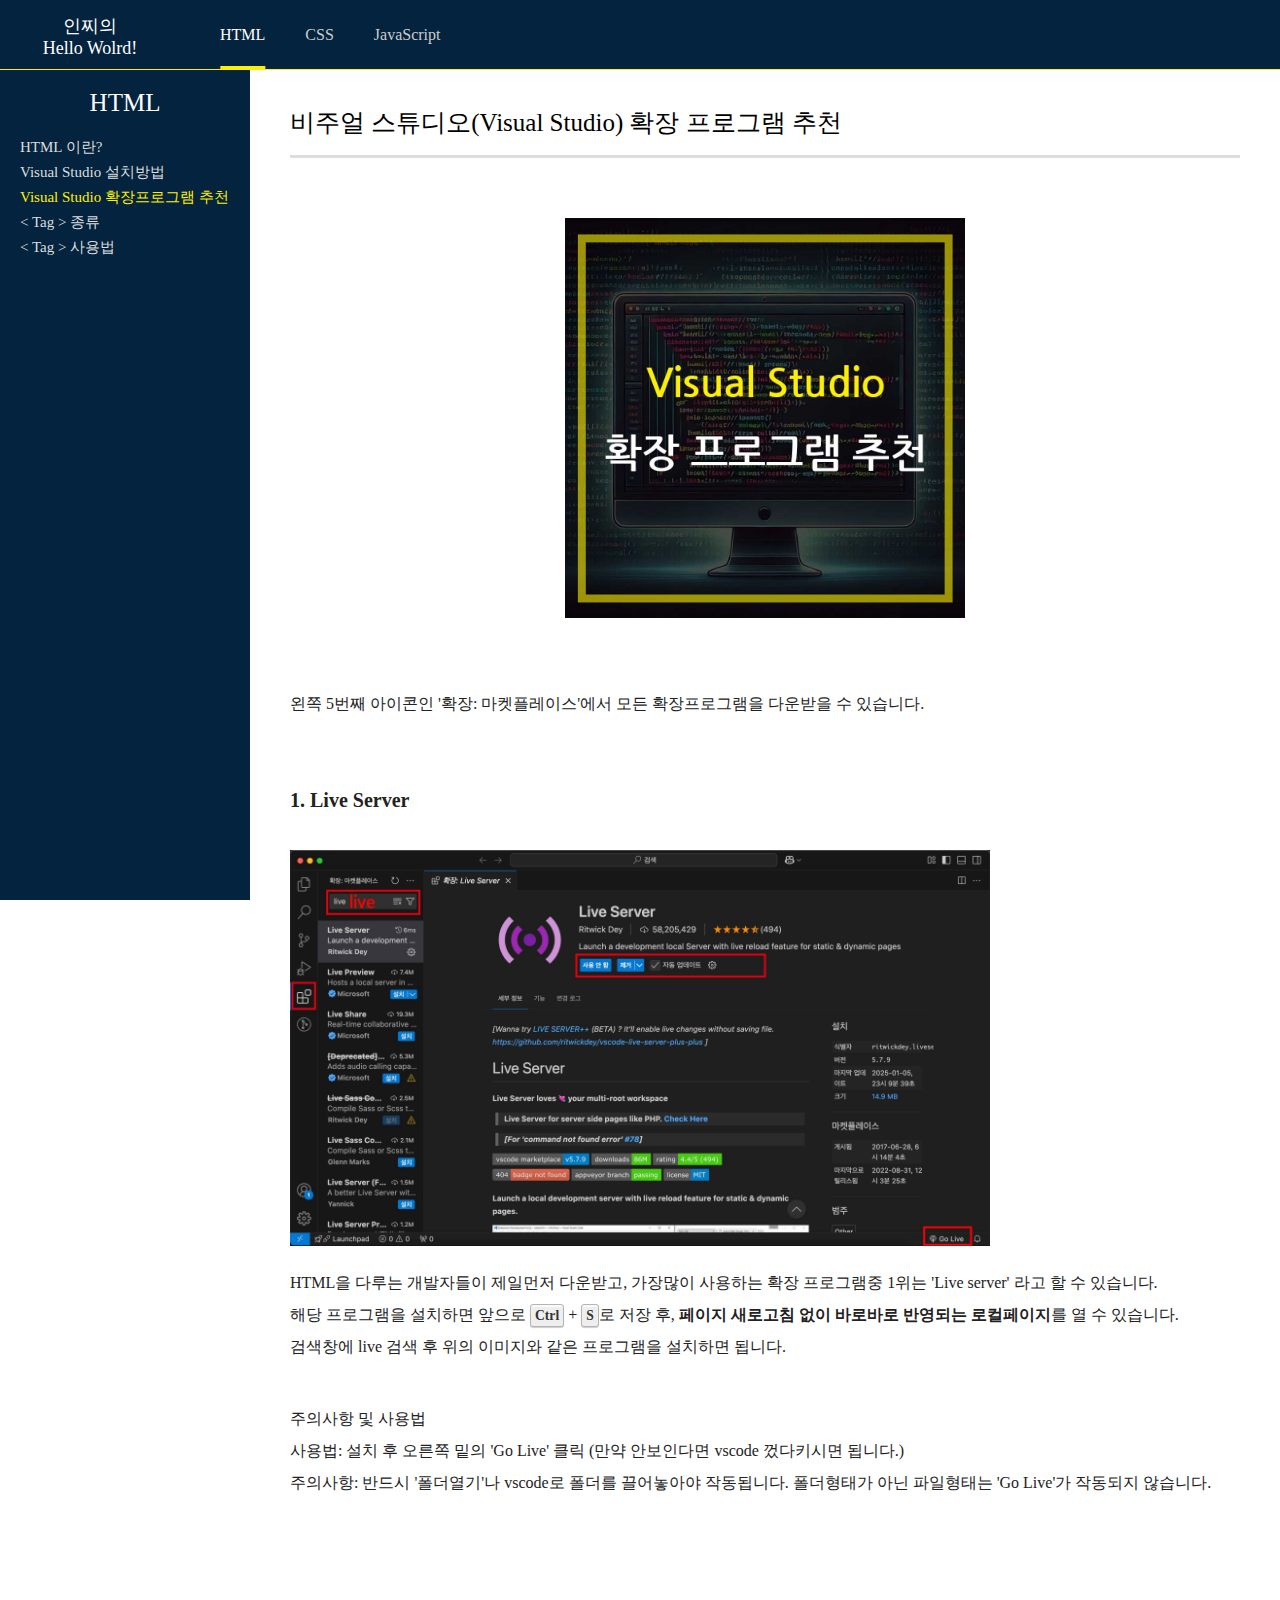
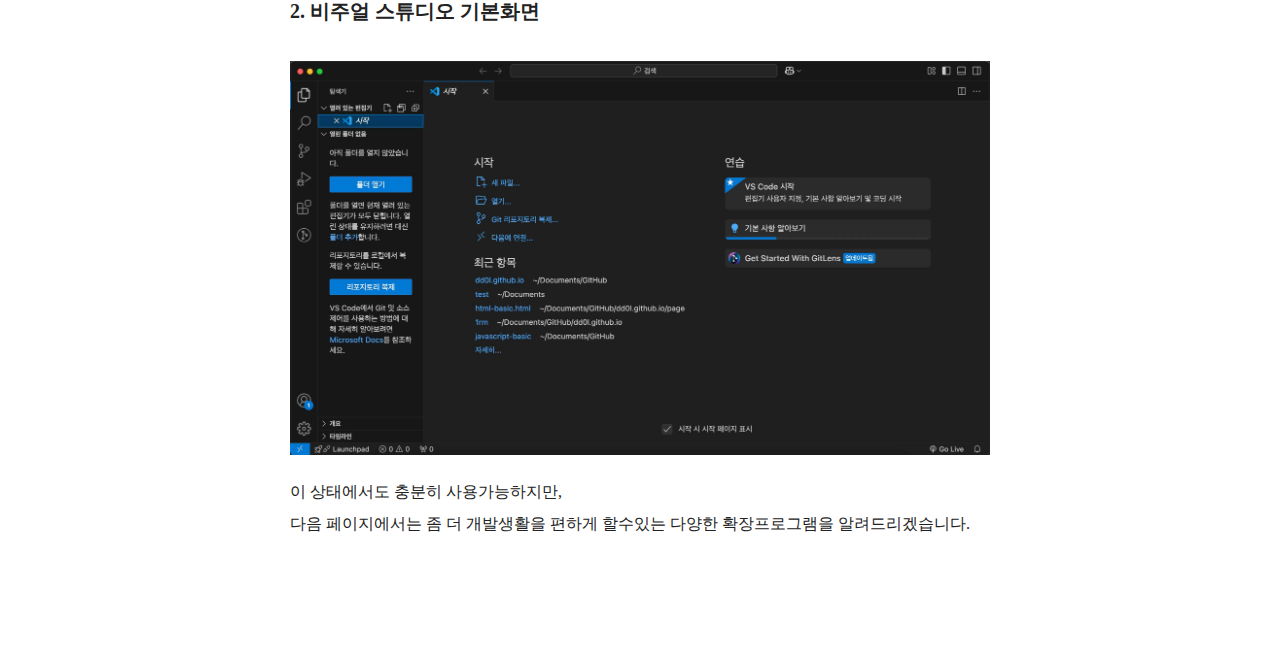
==== page/html-basic/vscode-extends.html @ ad70d1e1 "블로그 포스팅" ====
<!DOCTYPE html>
<html lang="ko">
    <head>
        <meta charset="UTF-8">
        <meta name="viewport" content="width=device-width, initial-scale=1.0">
        <title>비주얼 스튜디오(Visual Studio) 확장 프로그램 추천</title>
        <link rel="stylesheet" href="https://dd0l.github.io/common/reset.css">
        <link rel="stylesheet" href="https://dd0l.github.io/common/page-common.css">
        <script src="html-common.js" defer></script>
</head>
<body>
    <main>
        <h1 class="title">비주얼 스튜디오(Visual Studio) 확장 프로그램 추천</h1>
        
        <section class="container">
            <img class="title-img" src="img/vscode-extends/title.jpg" alt="">

            <p>왼쪽 5번째 아이콘인 '확장: 마켓플레이스'에서 모든 확장프로그램을 다운받을 수 있습니다.</p>
            <h2 class="c-tit1">1. Live Server</h2>
            <img class="c-img" src="img/vscode-extends/1.jpg" alt="">

            <p>HTML을 다루는 개발자들이 제일먼저 다운받고, 가장많이 사용하는 확장 프로그램중 1위는 'Live server' 라고 할 수 있습니다.<br>
            해당 프로그램을 설치하면 앞으로 <kbd>Ctrl</kbd> + <kbd>S</kbd>로 저장 후, <b>페이지 새로고침 없이 바로바로 반영되는 로컬페이지</b>를 열 수 있습니다.<br>
            검색창에 live 검색 후 위의 이미지와 같은 프로그램을 설치하면 됩니다.</p>

            <p>주의사항 및 사용법<br>
            사용법: 설치 후 오른쪽 밑의 'Go Live' 클릭 (만약 안보인다면 vscode 껐다키시면 됩니다.) <br>
            주의사항: 반드시 '폴더열기'나 vscode로 폴더를 끌어놓아야 작동됩니다. 폴더형태가 아닌 파일형태는 'Go Live'가 작동되지 않습니다.
            </p>
            <img class="c-img" src="https://raw.githubusercontent.com/ritwickdey/vscode-live-server/428e01caf02bfa7ee75741df0f02fc9d2b5b0999/images/Screenshot/vscode-live-server-animated-demo.gif" alt="">



            <h2 class="c-tit1">2. 비주얼 스튜디오 기본화면</h2>
            <img class="c-img" src="img/vscode-install/2.jpg" alt="">

            <p>이 상태에서도 충분히 사용가능하지만, <br>
                다음 페이지에서는 좀 더 개발생활을 편하게 할수있는 다양한 확장프로그램을 알려드리겠습니다.</p>

            

        </section>
    </main>


</body>
</html>
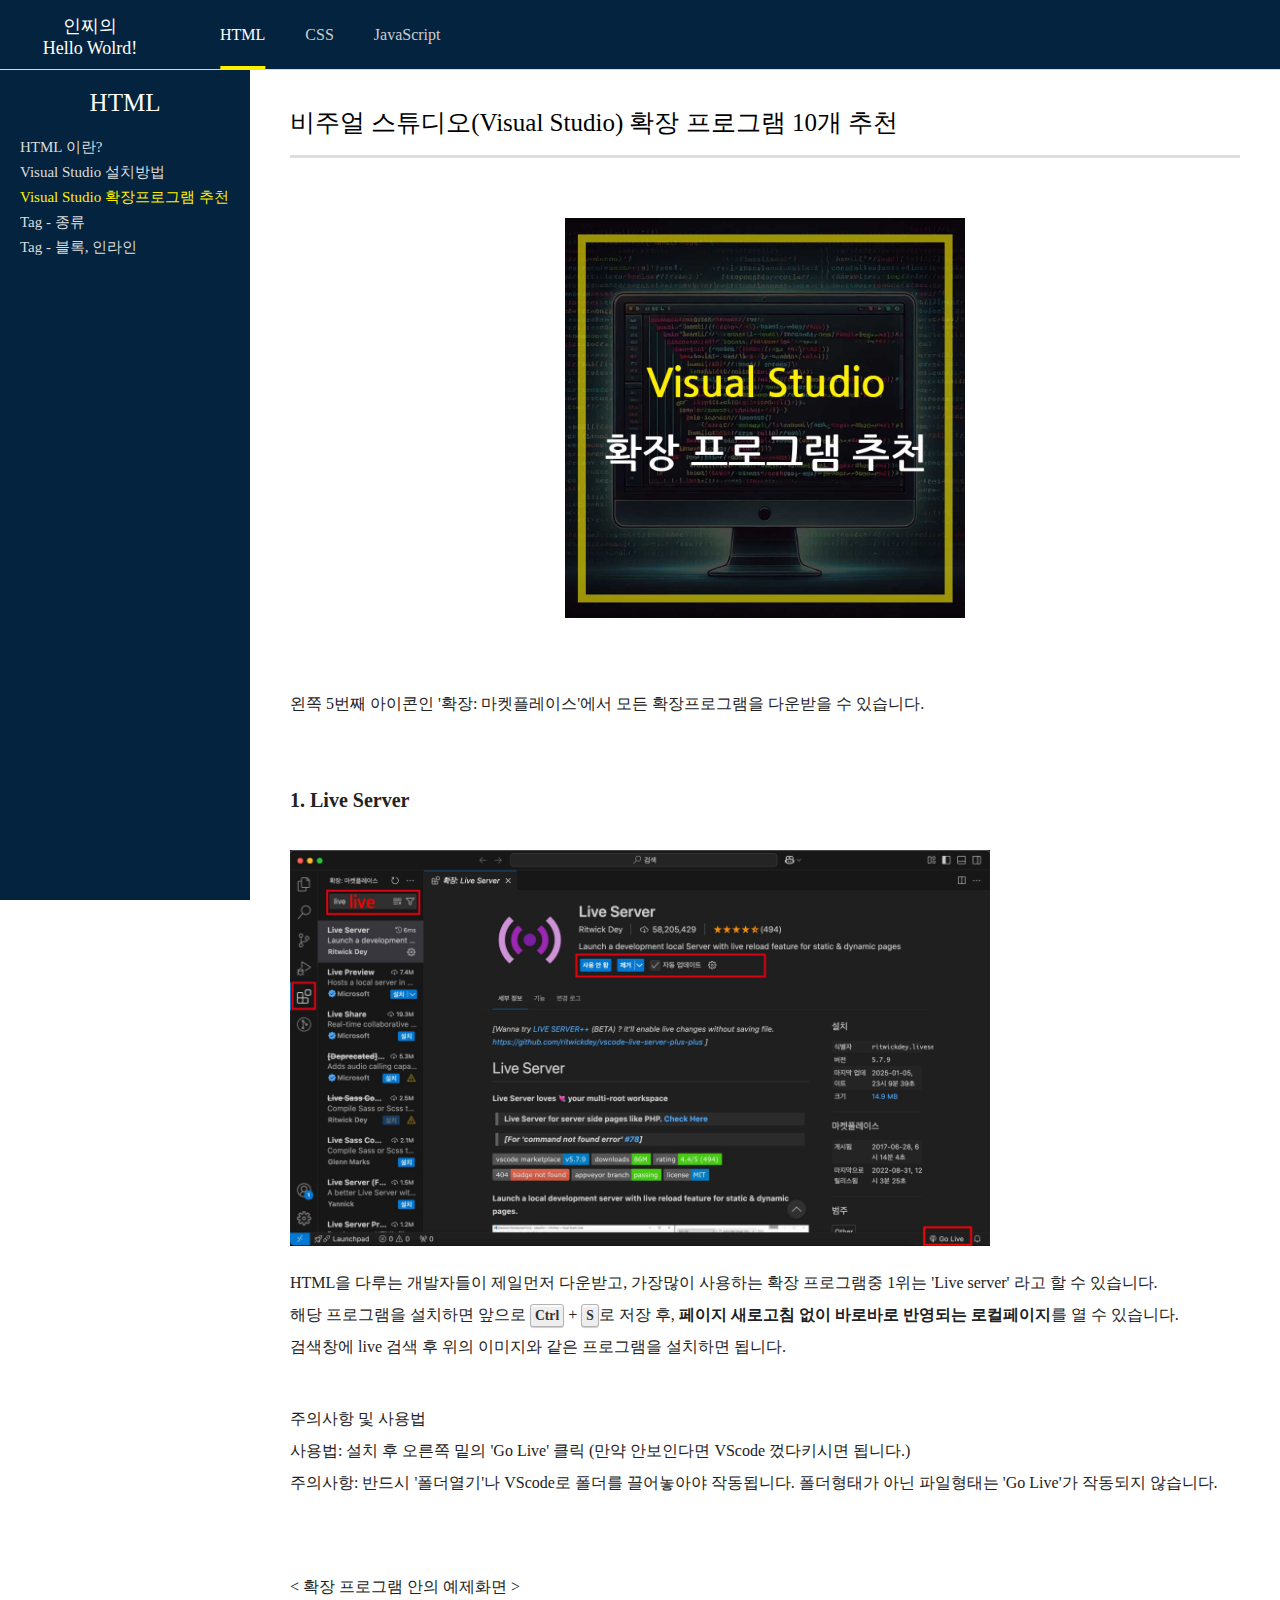
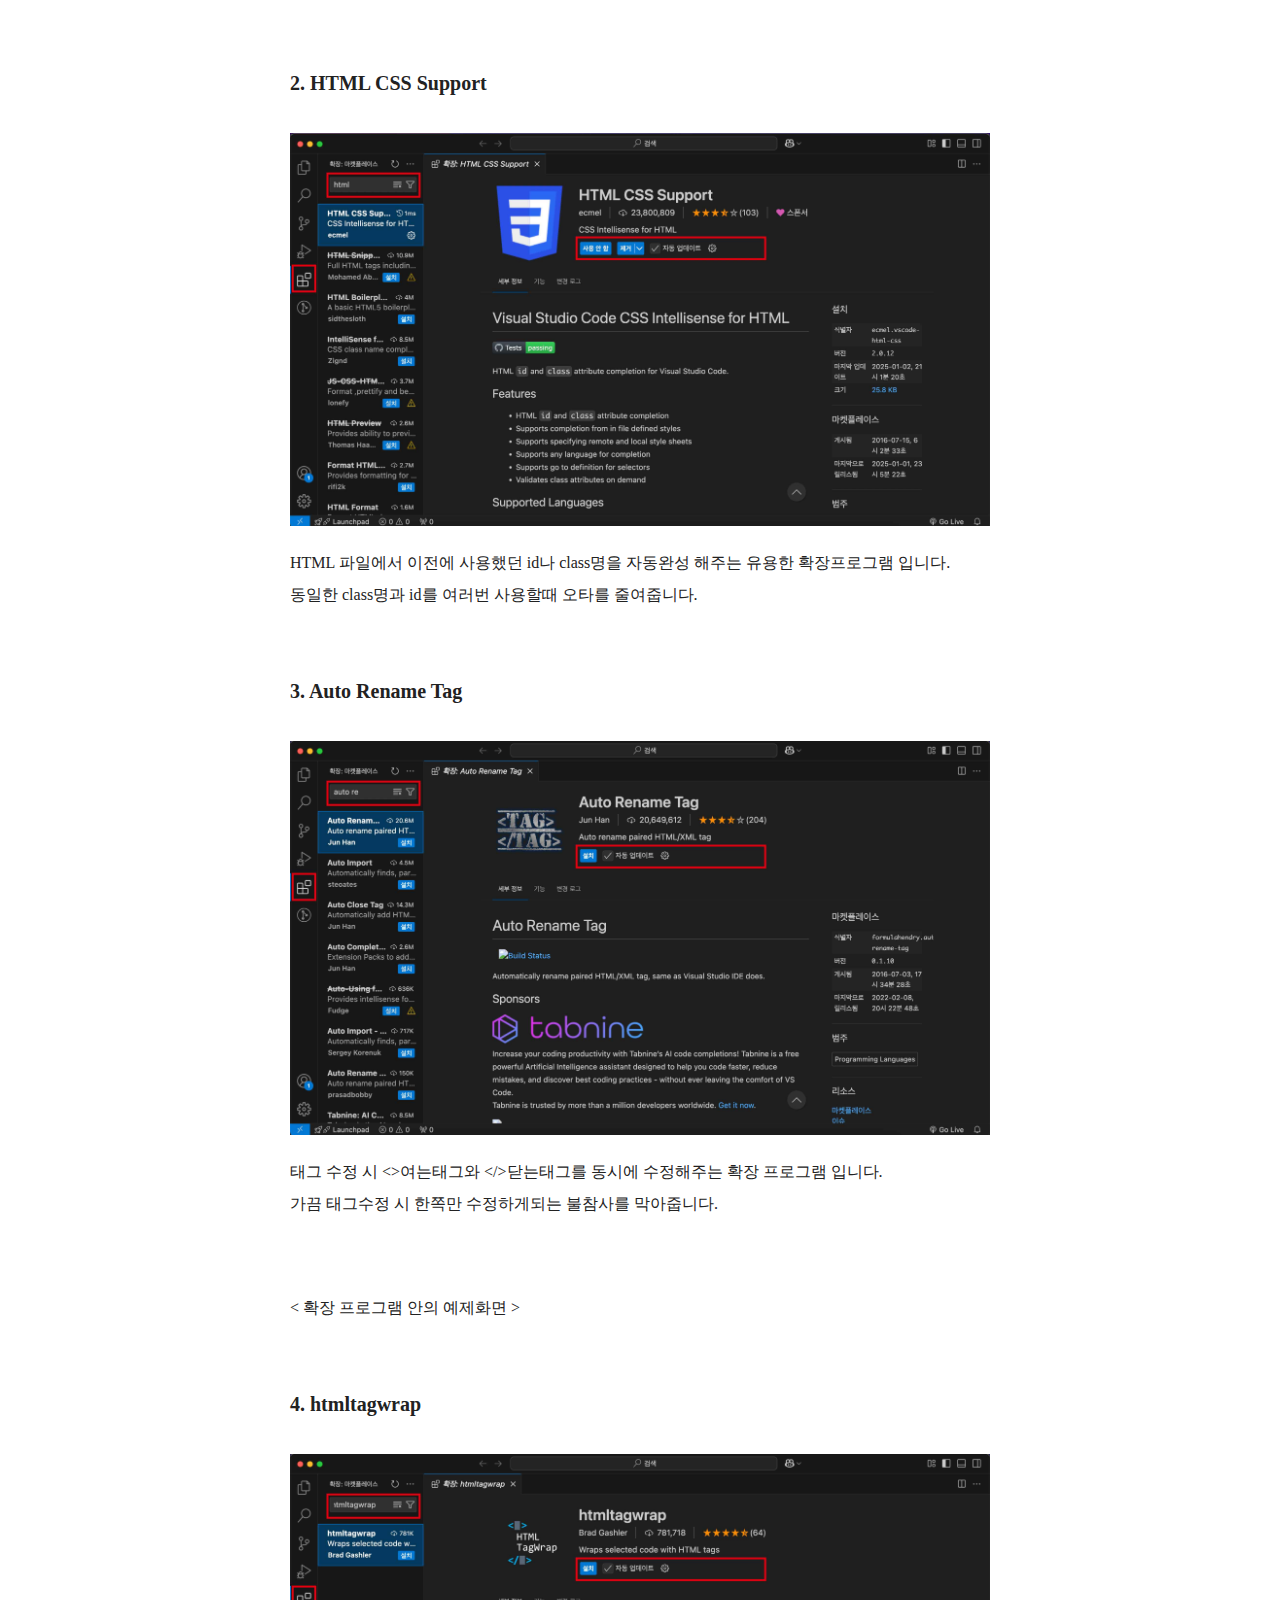
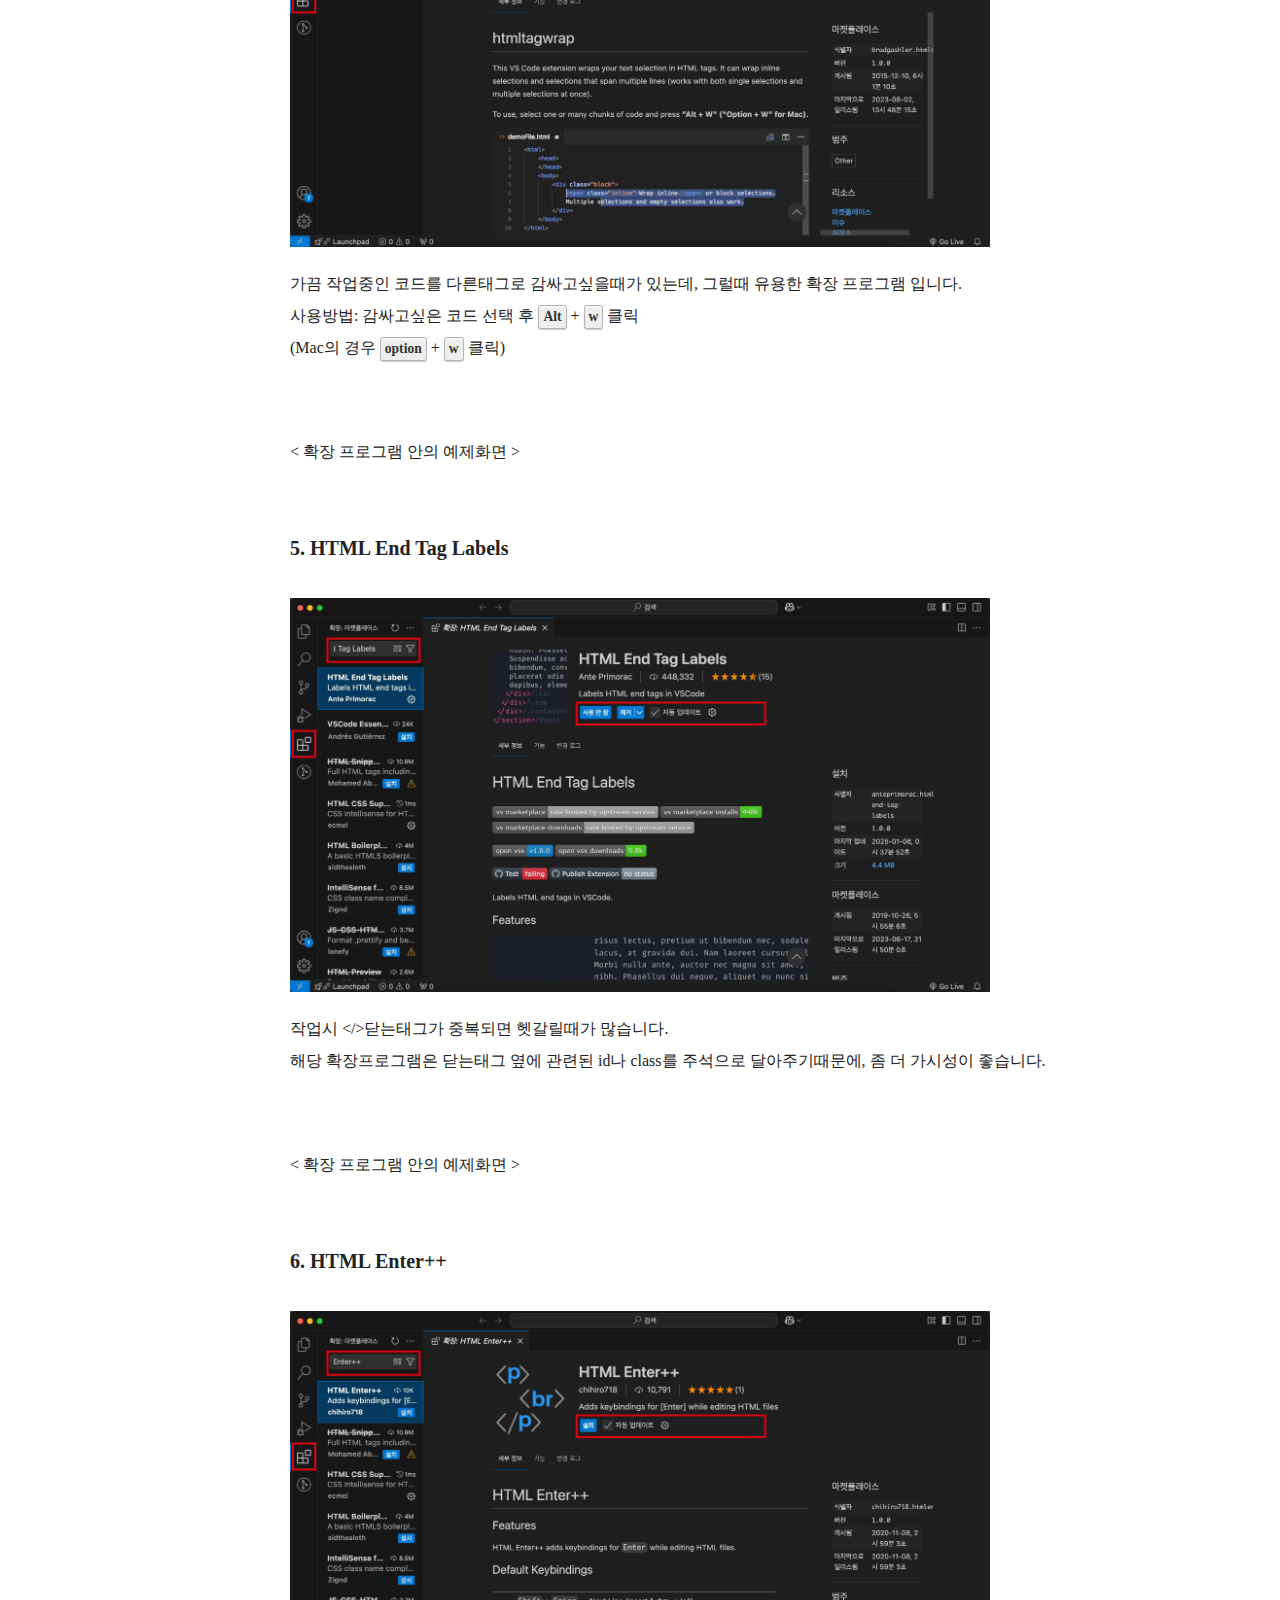
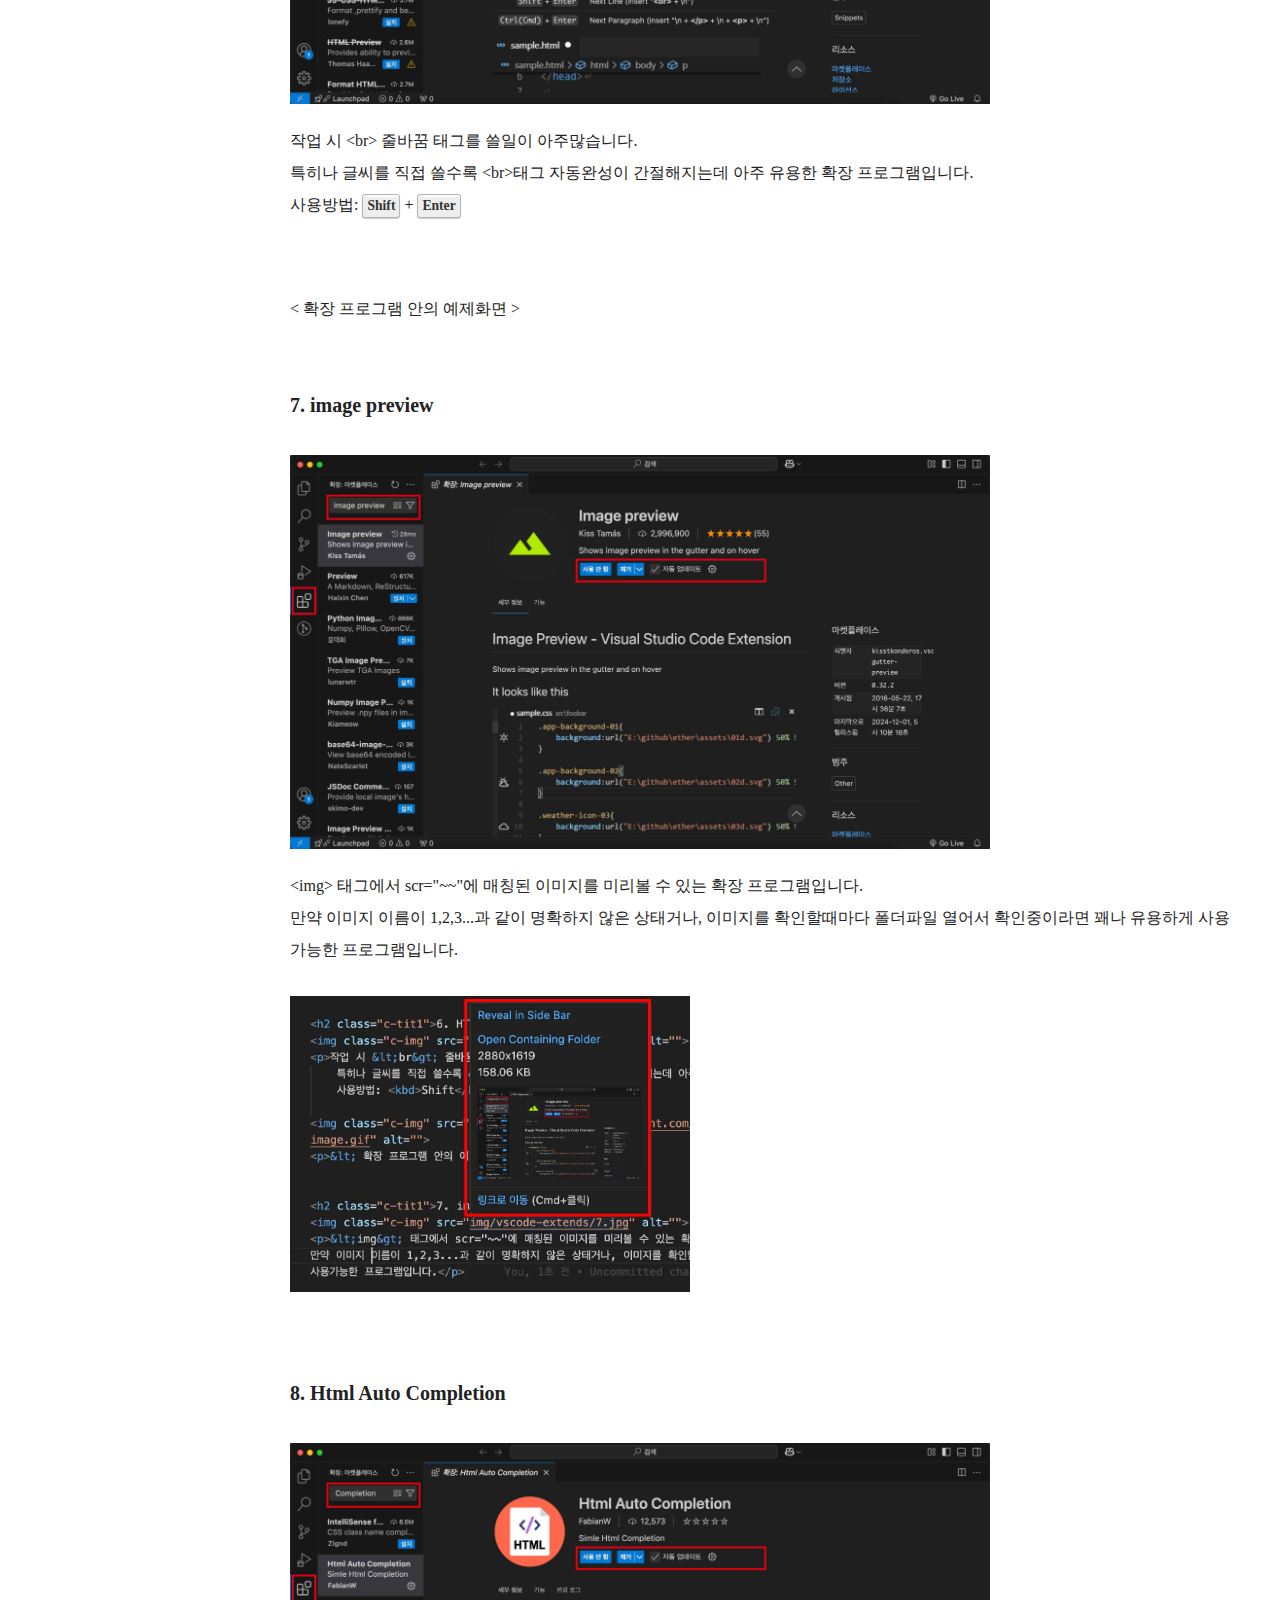
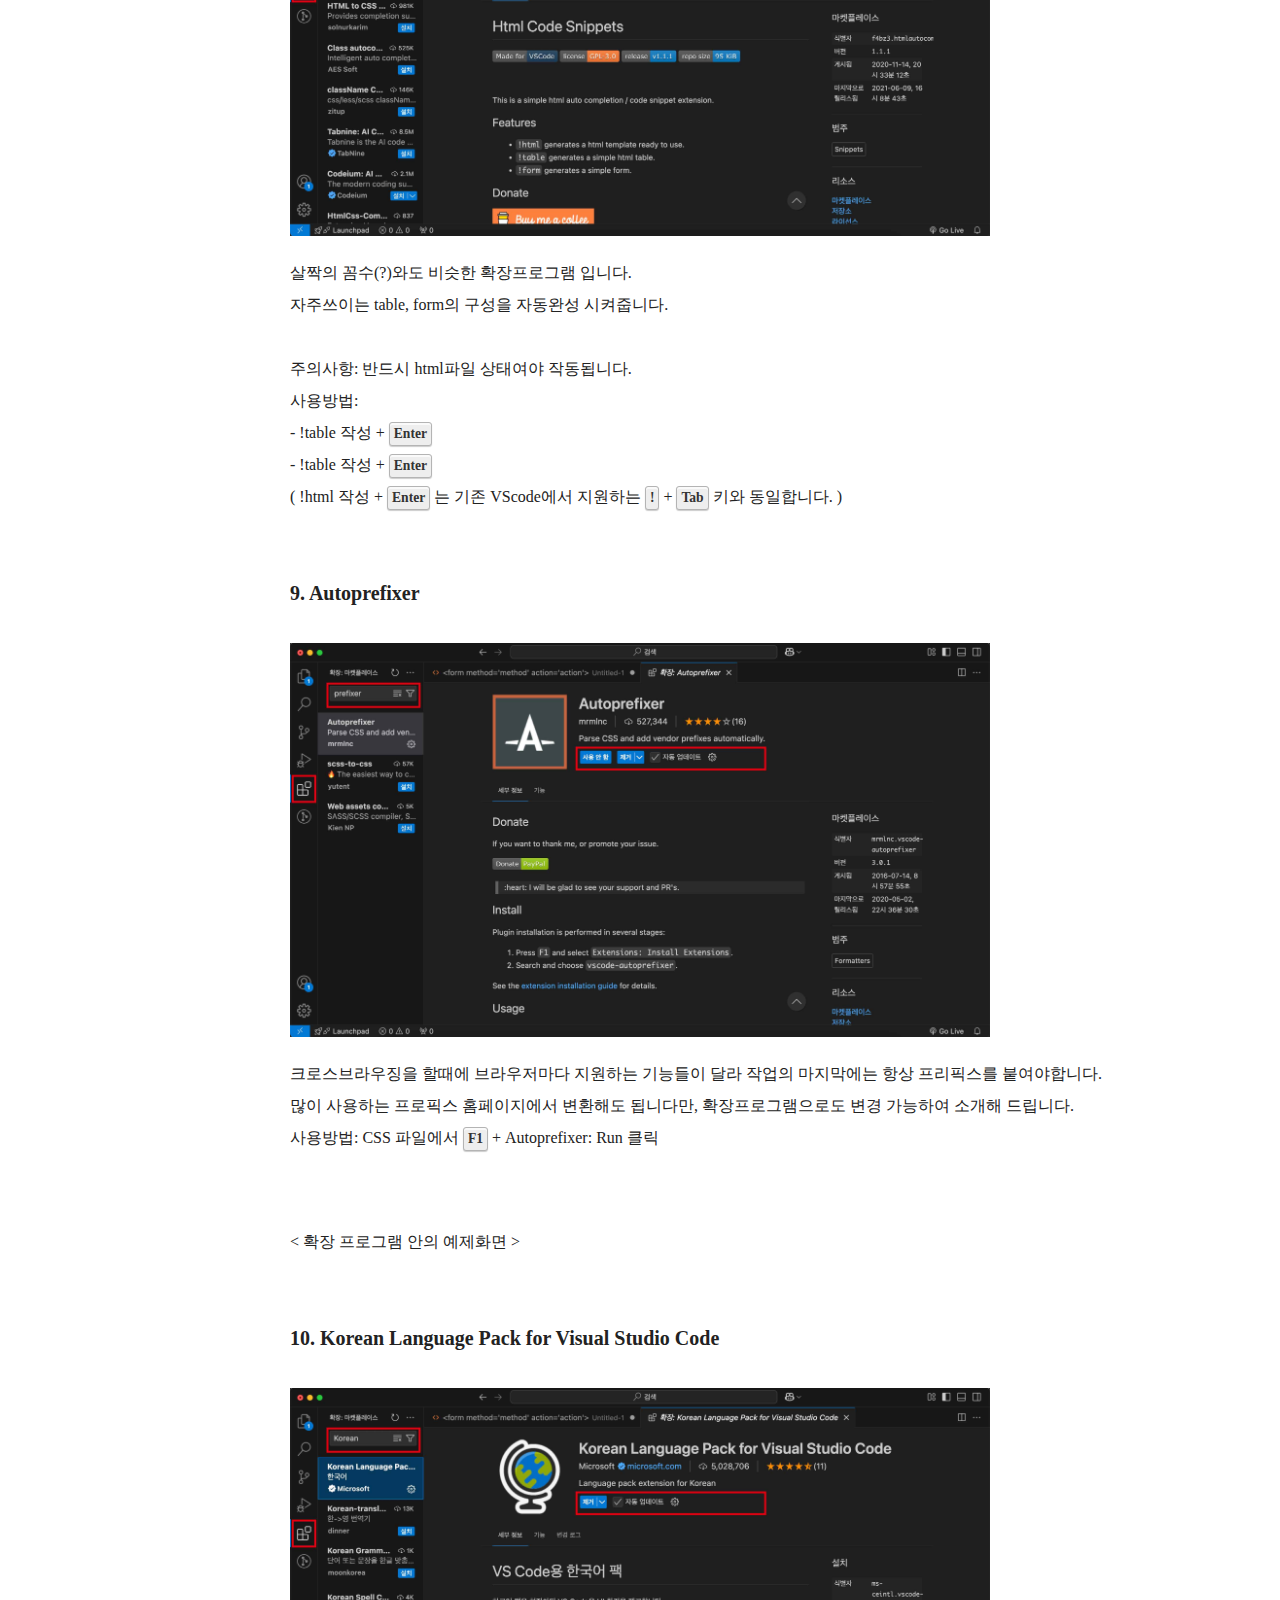
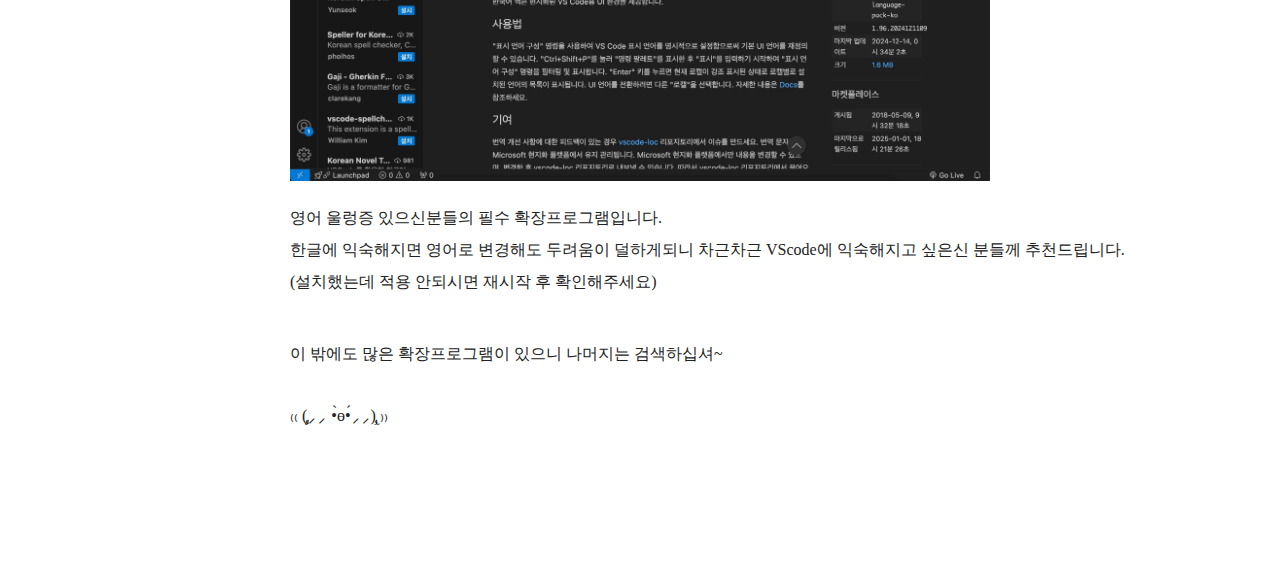
==== commit d4ebf64a: "html - vscode 확장프로그램 10개 추천" ====
--- a/page/html-basic/vscode-extends.html
+++ b/page/html-basic/vscode-extends.html
@@ -3,14 +3,14 @@
     <head>
         <meta charset="UTF-8">
         <meta name="viewport" content="width=device-width, initial-scale=1.0">
-        <title>비주얼 스튜디오(Visual Studio) 확장 프로그램 추천</title>
+        <title>비주얼 스튜디오(Visual Studio) 확장 프로그램 10개 추천</title>
         <link rel="stylesheet" href="https://dd0l.github.io/common/reset.css">
-        <link rel="stylesheet" href="https://dd0l.github.io/common/page-common.css">
+        <link rel="stylesheet" href="../../common/page-common.css">
         <script src="html-common.js" defer></script>
 </head>
 <body>
     <main>
-        <h1 class="title">비주얼 스튜디오(Visual Studio) 확장 프로그램 추천</h1>
+        <h1 class="title">비주얼 스튜디오(Visual Studio) 확장 프로그램 10개 추천</h1>
         
         <section class="container">
             <img class="title-img" src="img/vscode-extends/title.jpg" alt="">
@@ -24,18 +24,101 @@
             검색창에 live 검색 후 위의 이미지와 같은 프로그램을 설치하면 됩니다.</p>
 
             <p>주의사항 및 사용법<br>
-            사용법: 설치 후 오른쪽 밑의 'Go Live' 클릭 (만약 안보인다면 vscode 껐다키시면 됩니다.) <br>
-            주의사항: 반드시 '폴더열기'나 vscode로 폴더를 끌어놓아야 작동됩니다. 폴더형태가 아닌 파일형태는 'Go Live'가 작동되지 않습니다.
+            사용법: 설치 후 오른쪽 밑의 'Go Live' 클릭 (만약 안보인다면 VScode 껐다키시면 됩니다.) <br>
+            주의사항: 반드시 '폴더열기'나 VScode로 폴더를 끌어놓아야 작동됩니다. 폴더형태가 아닌 파일형태는 'Go Live'가 작동되지 않습니다.
             </p>
             <img class="c-img" src="https://raw.githubusercontent.com/ritwickdey/vscode-live-server/428e01caf02bfa7ee75741df0f02fc9d2b5b0999/images/Screenshot/vscode-live-server-animated-demo.gif" alt="">
+            <p>&lt; 확장 프로그램 안의 예제화면 &gt;</p>
 
 
 
-            <h2 class="c-tit1">2. 비주얼 스튜디오 기본화면</h2>
-            <img class="c-img" src="img/vscode-install/2.jpg" alt="">
+            <h2 class="c-tit1">2. HTML CSS Support</h2>
+            <img class="c-img" src="img/vscode-extends/2.jpg" alt="">
+            <p>HTML 파일에서 이전에 사용했던 id나 class명을 자동완성 해주는 유용한 확장프로그램 입니다.<br>
+            동일한 class명과 id를 여러번 사용할때 오타를 줄여줍니다.</p>
 
-            <p>이 상태에서도 충분히 사용가능하지만, <br>
-                다음 페이지에서는 좀 더 개발생활을 편하게 할수있는 다양한 확장프로그램을 알려드리겠습니다.</p>
+
+            <h2 class="c-tit1">3. Auto Rename Tag</h2>
+            <img class="c-img" src="img/vscode-extends/3.jpg" alt="">
+            <p>태그 수정 시 &lt;&gt;여는태그와 &lt;/&gt;닫는태그를 동시에 수정해주는 확장 프로그램 입니다.<br>
+                가끔 태그수정 시 한쪽만 수정하게되는 불참사를 막아줍니다.
+            </p>
+            <img class="c-img" src="https://raw.githubusercontent.com/formulahendry/vscode-auto-rename-tag/f3039ed7263c5ab94c6e2fa9995d3ad265ebc822/images/usage.gif" alt="">
+            <p>&lt; 확장 프로그램 안의 예제화면 &gt;</p>
+
+
+            <h2 class="c-tit1">4. htmltagwrap</h2>
+            <img class="c-img" src="img/vscode-extends/4.jpg" alt="">
+            <p>가끔 작업중인 코드를 다른태그로 감싸고싶을때가 있는데, 그럴때 유용한 확장 프로그램 입니다.<br>
+            사용방법: 감싸고싶은 코드 선택 후 <kbd>Alt</kbd> + <kbd>w</kbd> 클릭<br>
+            (Mac의 경우 <kbd>option</kbd> + <kbd>w</kbd> 클릭)
+            </p>
+            <img class="c-img" src="https://raw.githubusercontent.com/bgashler1/vscode-htmltagwrap/7c22960659c134a7f565d5a4af49079064828d96/images/screenshot.gif" alt="">
+            <p>&lt; 확장 프로그램 안의 예제화면 &gt;</p>
+
+
+            <h2 class="c-tit1">5. HTML End Tag Labels</h2>
+            <img class="c-img" src="img/vscode-extends/5.jpg" alt="">
+            <p>작업시 &lt;/&gt;닫는태그가 중복되면 헷갈릴때가 많습니다.<br>
+            해당 확장프로그램은 닫는태그 옆에 관련된 id나 class를 주석으로 달아주기때문에, 좀 더 가시성이 좋습니다. 
+            </p>
+            <img class="c-img" src="https://raw.githubusercontent.com/anteprimorac/vscode-html-end-tag-labels/c60d67941aeff2143215ea6c82e5f0f5ab2a46f4/images/screenshot-1.png" alt="">
+            <p>&lt; 확장 프로그램 안의 예제화면 &gt;</p>
+
+
+            <h2 class="c-tit1">6. HTML Enter++</h2>
+            <img class="c-img" src="img/vscode-extends/6.jpg" alt="">
+            <p>작업 시 &lt;br&gt; 줄바꿈 태그를 쓸일이 아주많습니다.<br>
+                특히나 글씨를 직접 쓸수록 &lt;br&gt;태그 자동완성이 간절해지는데 아주 유용한 확장 프로그램입니다.<br>
+                사용방법: <kbd>Shift</kbd> + <kbd>Enter</kbd></p>
+            
+            <img class="c-img" src="https://raw.githubusercontent.com/chihiro718/htmlenterpp/master/images/image.gif" alt="">
+            <p>&lt; 확장 프로그램 안의 예제화면 &gt;</p>
+
+
+            <h2 class="c-tit1">7. image preview</h2>
+            <img class="c-img" src="img/vscode-extends/7.jpg" alt="">
+            <p>&lt;img&gt; 태그에서 scr="~~"에 매칭된 이미지를 미리볼 수 있는 확장 프로그램입니다.<br>
+            만약 이미지 이름이 1,2,3...과 같이 명확하지 않은 상태거나, 이미지를 확인할때마다 폴더파일 열어서 확인중이라면 꽤나 유용하게 사용가능한 프로그램입니다.</p>
+            
+            <img class="c-img" style="max-width:400px;" src="img/vscode-extends/7_1.jpg" alt="">
+            <p></p>
+
+
+
+            <h2 class="c-tit1">8. Html Auto Completion</h2>
+            <img class="c-img" src="img/vscode-extends/8.jpg" alt="">
+            <p>살짝의 꼼수(?)와도 비슷한 확장프로그램 입니다.<br>
+            자주쓰이는 table, form의 구성을 자동완성 시켜줍니다.<br><br>
+            주의사항: 반드시 html파일 상태여야 작동됩니다.<br>
+            사용방법:<br>
+             - !table 작성 + <kbd>Enter</kbd><br>
+             - !table 작성 + <kbd>Enter</kbd><br>
+            ( !html 작성 + <kbd>Enter</kbd> 는 기존 VScode에서 지원하는 <kbd>!</kbd> + <kbd>Tab</kbd> 키와 동일합니다. )</p>
+
+
+            <h2 class="c-tit1">9. Autoprefixer</h2>
+            <img class="c-img" src="img/vscode-extends/9.jpg" alt="">
+            <p>크로스브라우징을 할때에 브라우저마다 지원하는 기능들이 달라 작업의 마지막에는 항상 프리픽스를 붙여야합니다.<br>
+            많이 사용하는 프로픽스 홈페이지에서 변환해도 됩니다만, 확장프로그램으로도 변경 가능하여 소개해 드립니다.<br>
+            사용방법: CSS 파일에서 <kbd>F1</kbd> + Autoprefixer: Run 클릭</p>
+            <img class="c-img" src="https://cloud.githubusercontent.com/assets/7034281/16823311/da82a3c6-496b-11e6-8d95-0bebbf0b9607.gif" alt="">
+            <p>&lt; 확장 프로그램 안의 예제화면 &gt;</p>
+
+
+            <h2 class="c-tit1">10. Korean Language Pack for Visual Studio Code</h2>
+            <img class="c-img" src="img/vscode-extends/10.jpg" alt="">
+            <p>영어 울렁증 있으신분들의 필수 확장프로그램입니다.<br>
+            한글에 익숙해지면 영어로 변경해도 두려움이 덜하게되니 차근차근 VScode에 익숙해지고 싶은신 분들께 추천드립니다.<br>
+            (설치했는데 적용 안되시면 재시작 후 확인해주세요)</p>
+
+            <p>이 밖에도 많은 확장프로그램이 있으니 나머지는 검색하십셔~<br><pre>₍₍ (̨̡⸝⸝ •̀ө•́⸝⸝)̧̢ ₎₎</pre></p>
+
+
+
+
+
+
 
             
 
--- a/common/page-common.css
+++ b/common/page-common.css
@@ -0,0 +1,51 @@
+kbd {
+    background-color: #eee;
+    border-radius: 3px;
+    border: 1px solid #b4b4b4;
+    box-shadow:
+      0 1px 1px rgba(0, 0, 0, 0.2),
+      0 2px 0 0 rgba(255, 255, 255, 0.7) inset;
+    color: #333;
+    display: inline-block;
+    font-size: 0.85em;
+    font-weight: 700;
+    line-height: 1;
+    padding: 4px 4px;
+    white-space: nowrap;
+}
+.a-link {color:#000fff;}
+.a-link:hover, .a-link:active {color:#000fff;}
+
+/* GNB */
+#gnb {z-index:2; display:flex; align-items:center; position:fixed; top:0; left:0; padding:0 30px; width:100vw; height:70px; background: #03233e; border-bottom:1px solid #fff000;}
+#gnb .logo {display:block; padding:15px 0; margin-right:50px; width:120px; height:100%; color:#fff; font-size:18px; line-height:22px; text-align:center;}
+.gnb-list, .gnb-list li, .gnb-list a {display:flex; align-items:center; height:100%;}
+.gnb-list a {position:relative; padding: 0 20px; color:#ccc;}
+.gnb-list a:hover {color:#fff;}
+.gnb-list a:hover::before, .gnb-list a.on::before {content:''; display:block; position:absolute; bottom:0; left:50%; width:calc(100% - 40px); transform: translateX(-50%); height:3px;}
+.gnb-list a:hover::before {background:#ccc;}
+.gnb-list a.on {color:#fff;}
+.gnb-list a.on::before {background:#fff000;}
+
+/* LNB */
+#lnb {z-index:1; position:fixed; top:0; left:0; padding:70px 20px 0; width:250px; height:100vh; background:#03233e;}
+#lnb h2 {margin:20px auto; font-size:25px; color:#fff; text-align:center;}
+.lnb-list a {display:block; padding:5px 0; color:#ddd; font-size:15px;}
+.lnb-list a.on {color:#fff000;}
+.lnb-list a:hover {color:#fff000}
+
+@keyframes widthFull {
+    0% {width:0;}
+    100% {width:100%;}
+}
+/* main */
+main {margin:70px 0 0 250px; padding:40px; min-height:calc(100vh - 70px); box-sizing:border-box;}
+.title {font-size:25px; }
+.title::after {content:''; display:block; margin-top:20px; height:3px; animation: widthFull 1s linear; background: #ddd;}
+
+.container {padding: 60px 0; font-size:16px; line-height:2; color:#222;}
+.title-img {display:block; margin:0 auto 60px; width:100%; max-width:400px;}
+.c-tit1 {padding:30px 0; font-size:20px; font-weight:700;}
+.c-img {width:100%; max-width:700px;}
+
+.container p {padding:10px 0 30px;}
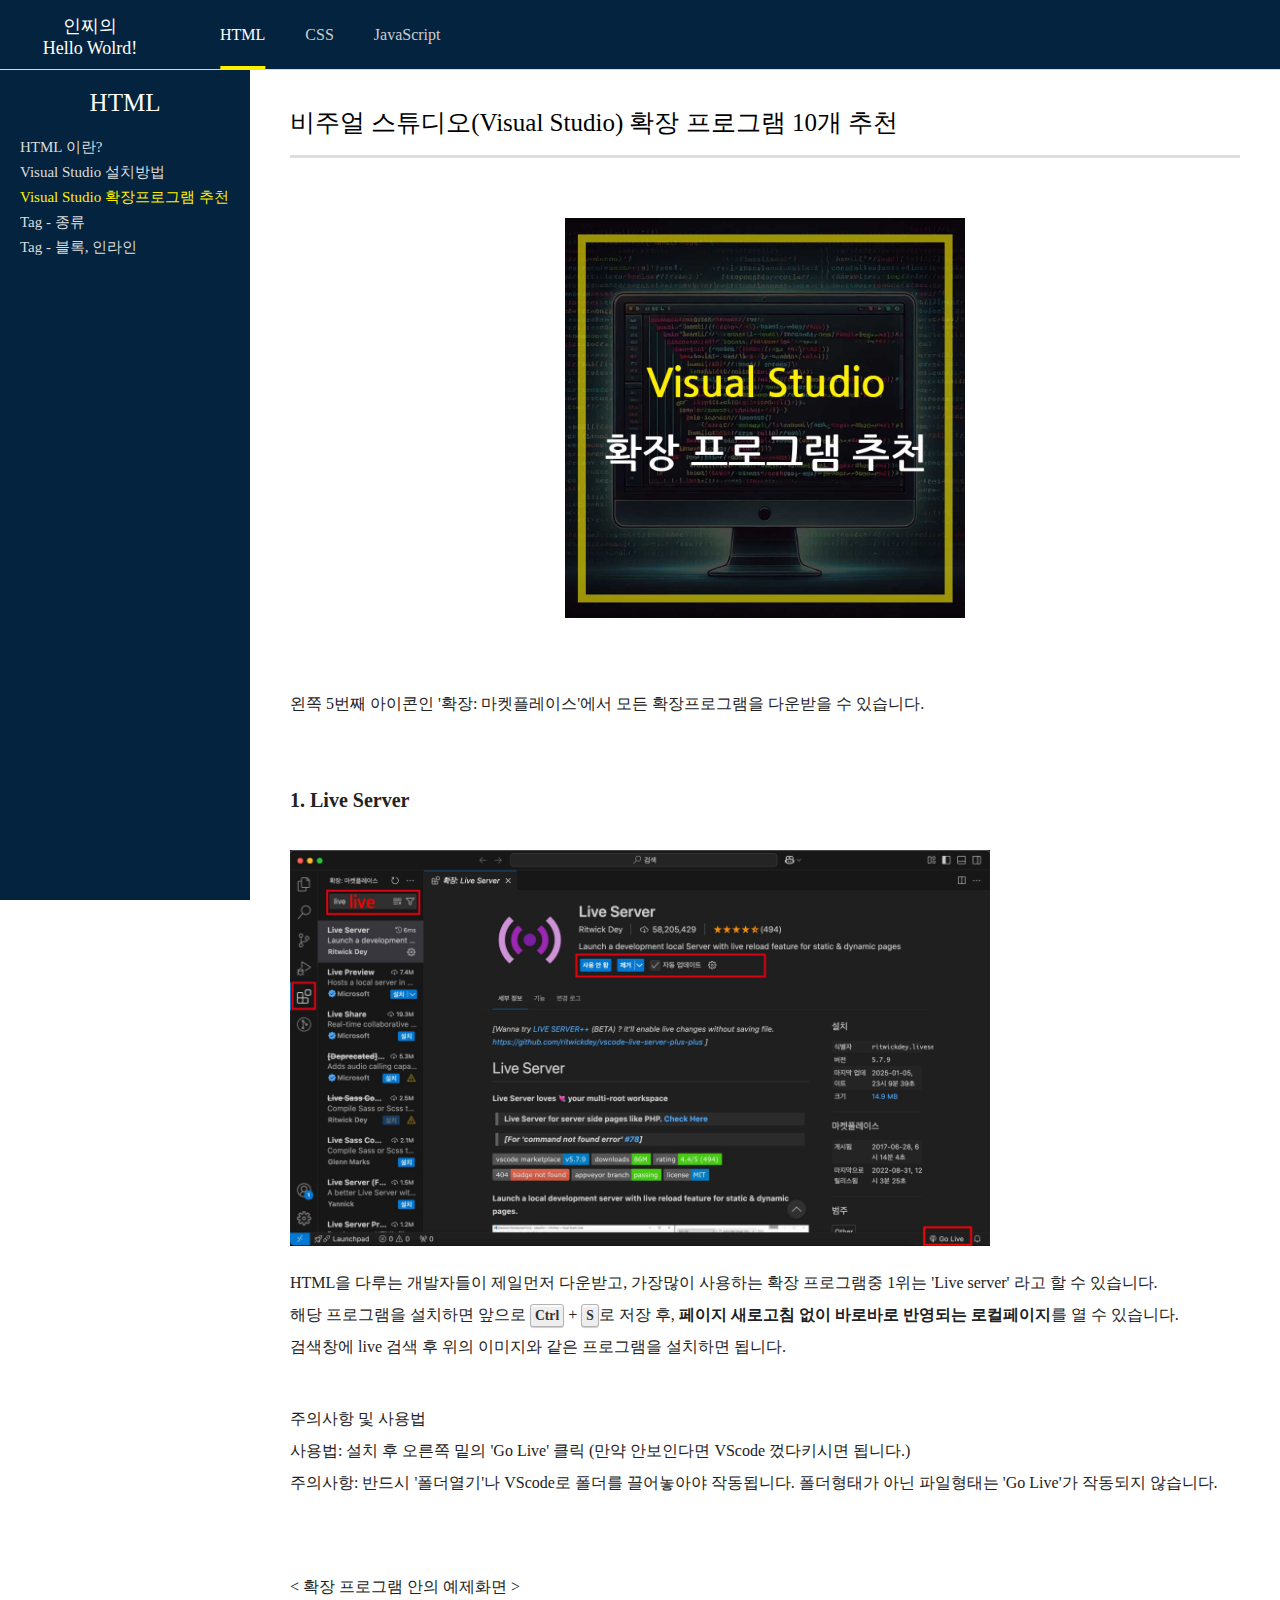
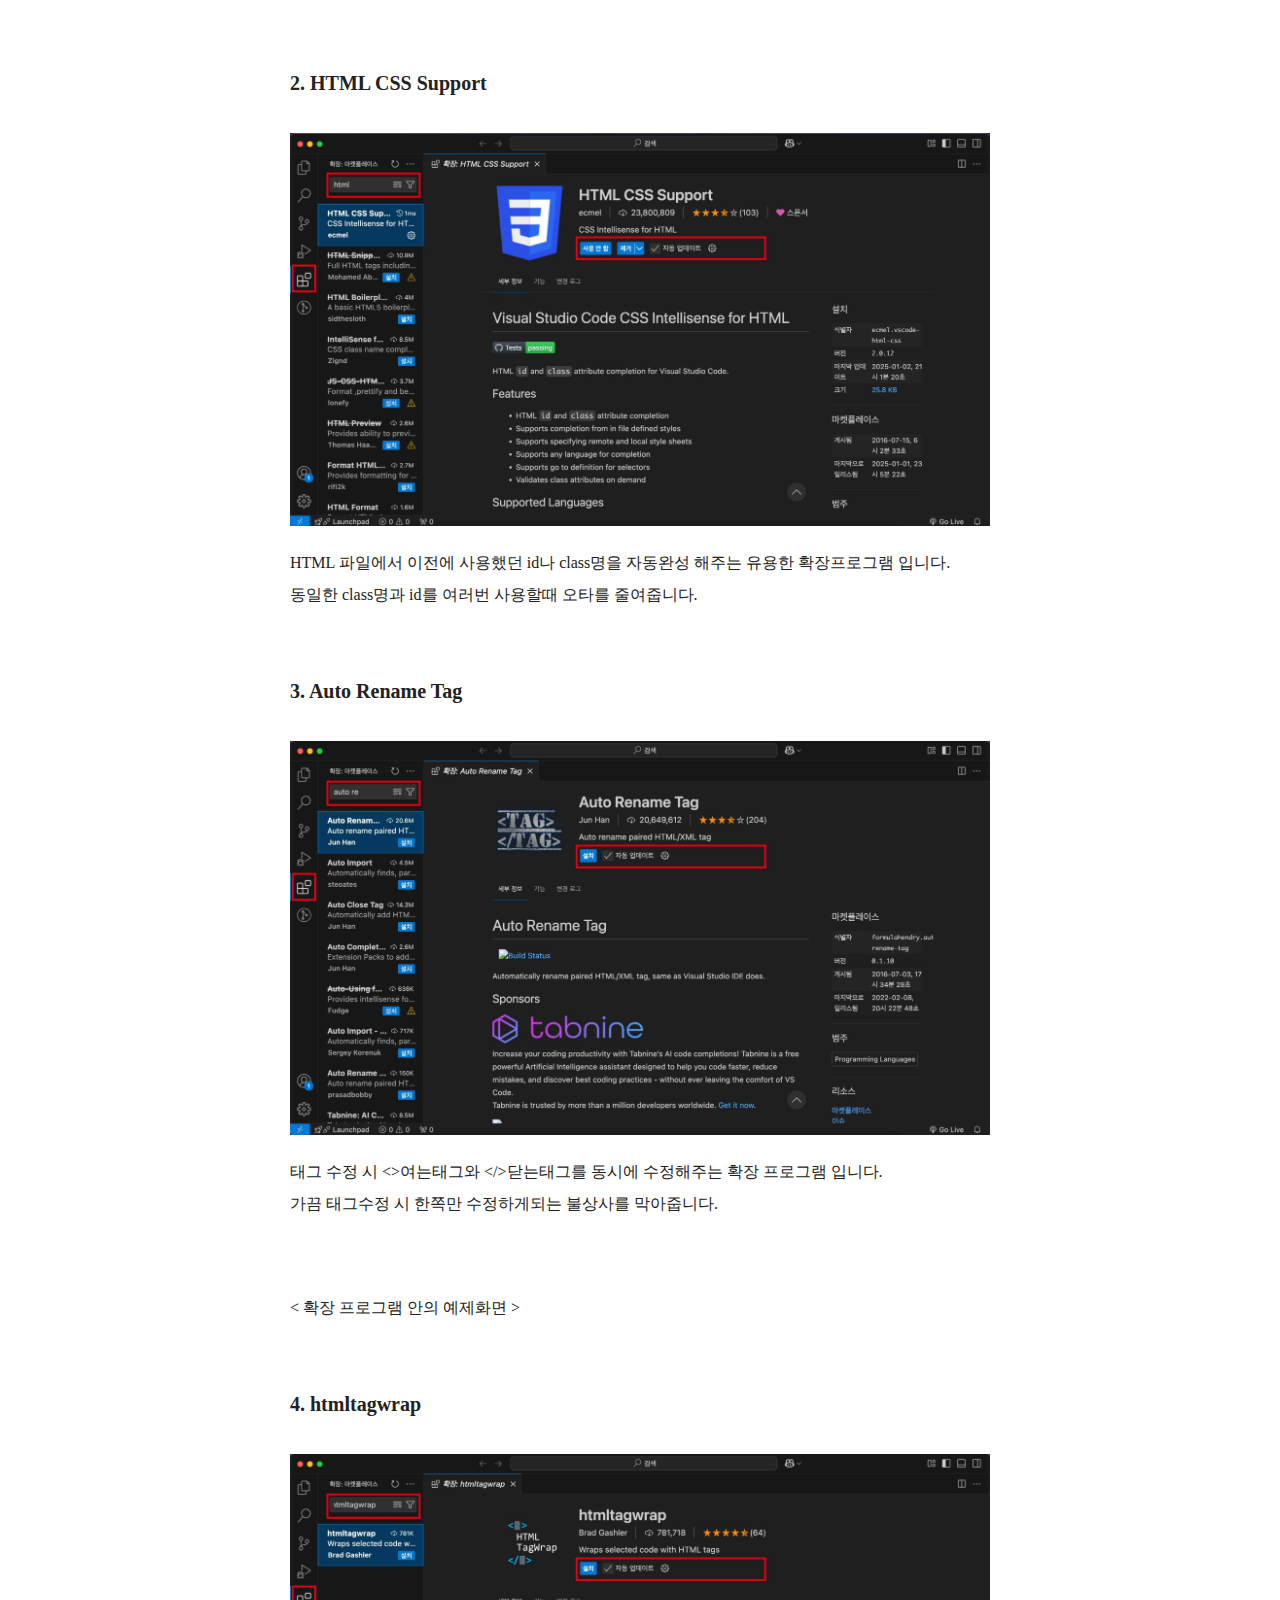
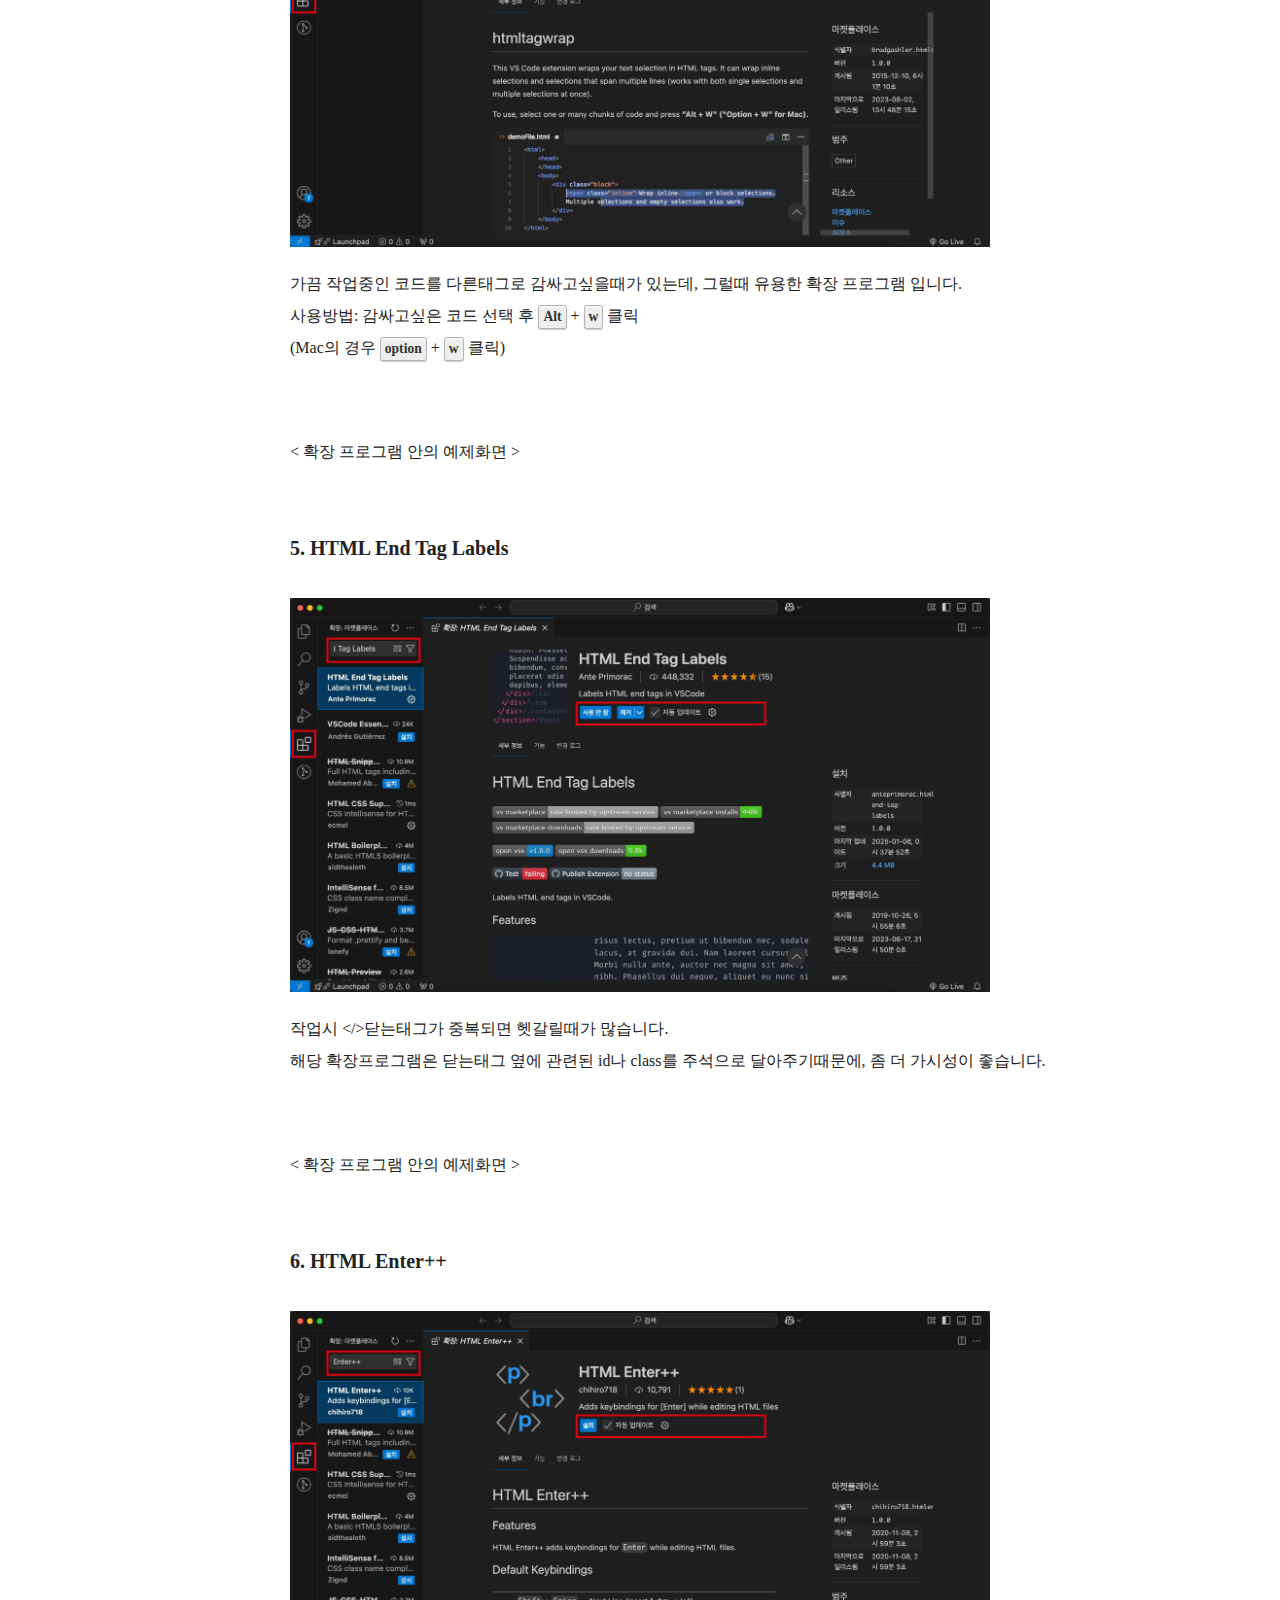
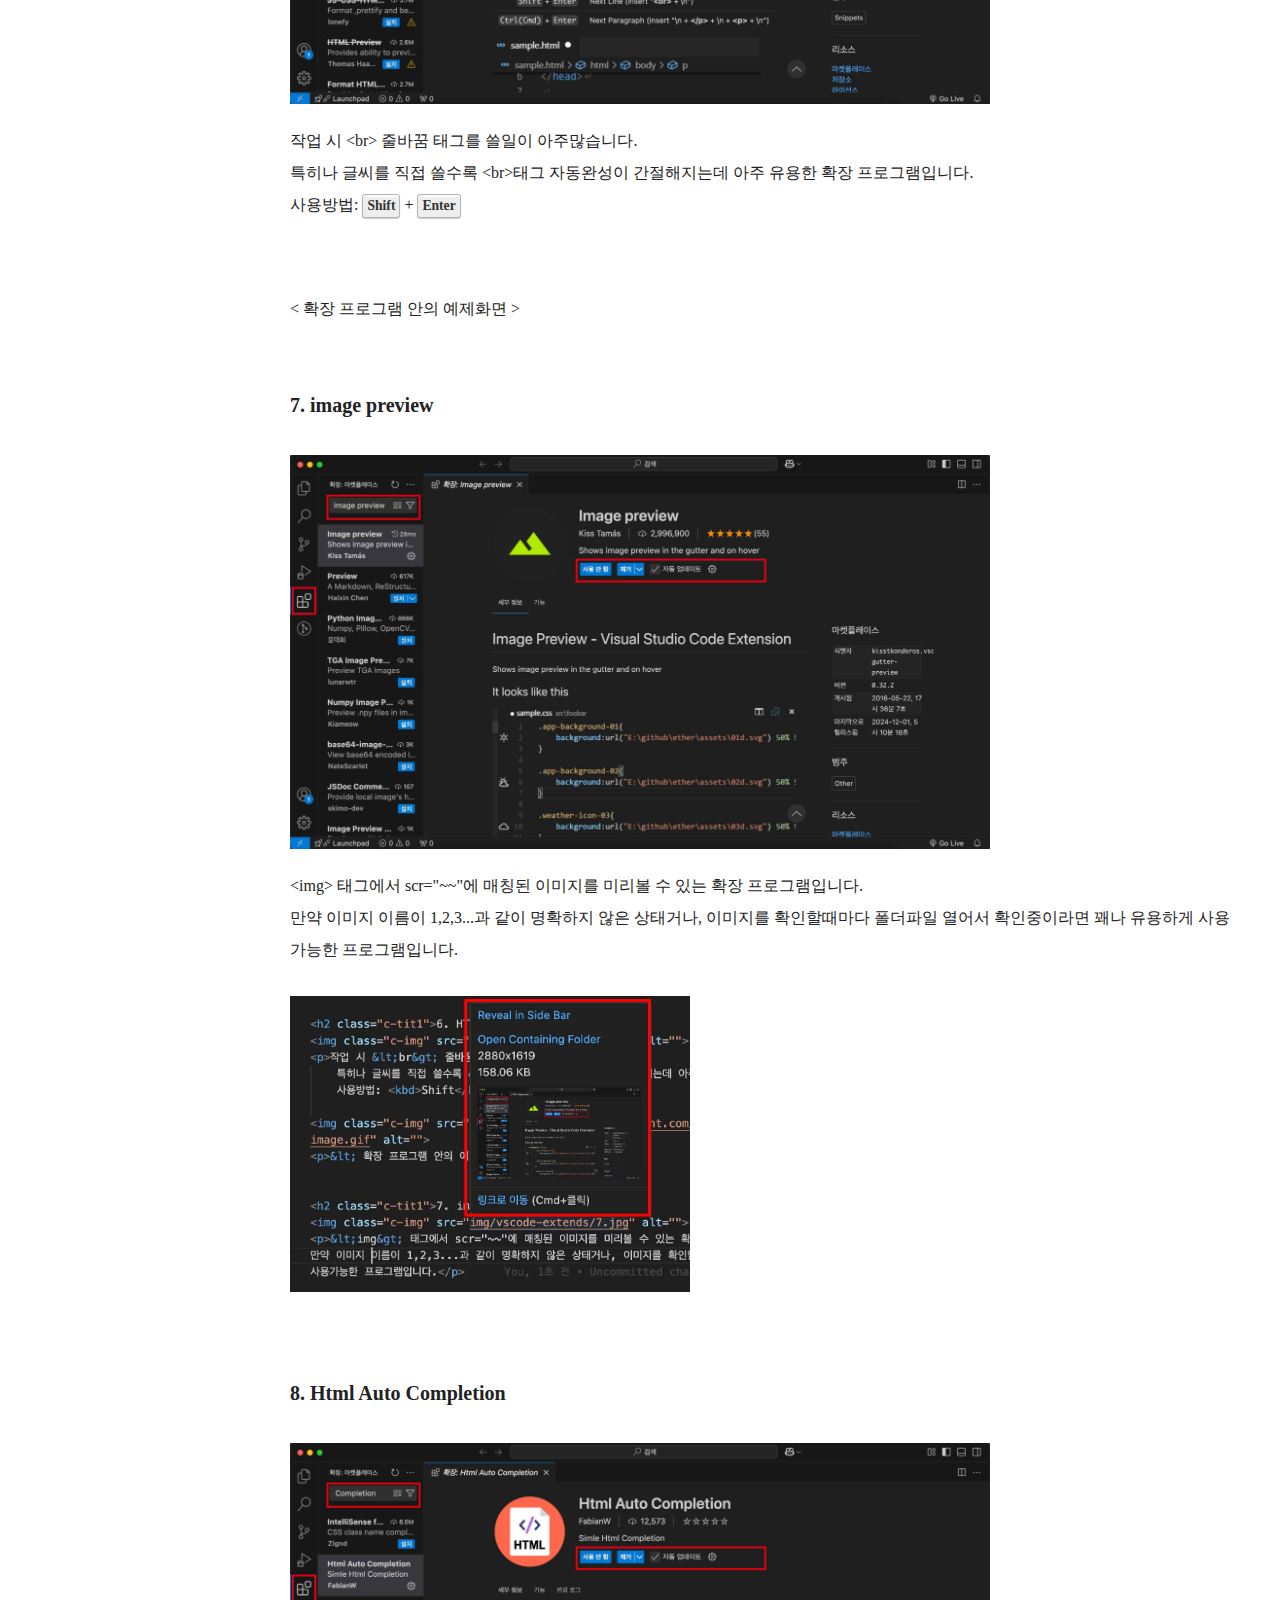
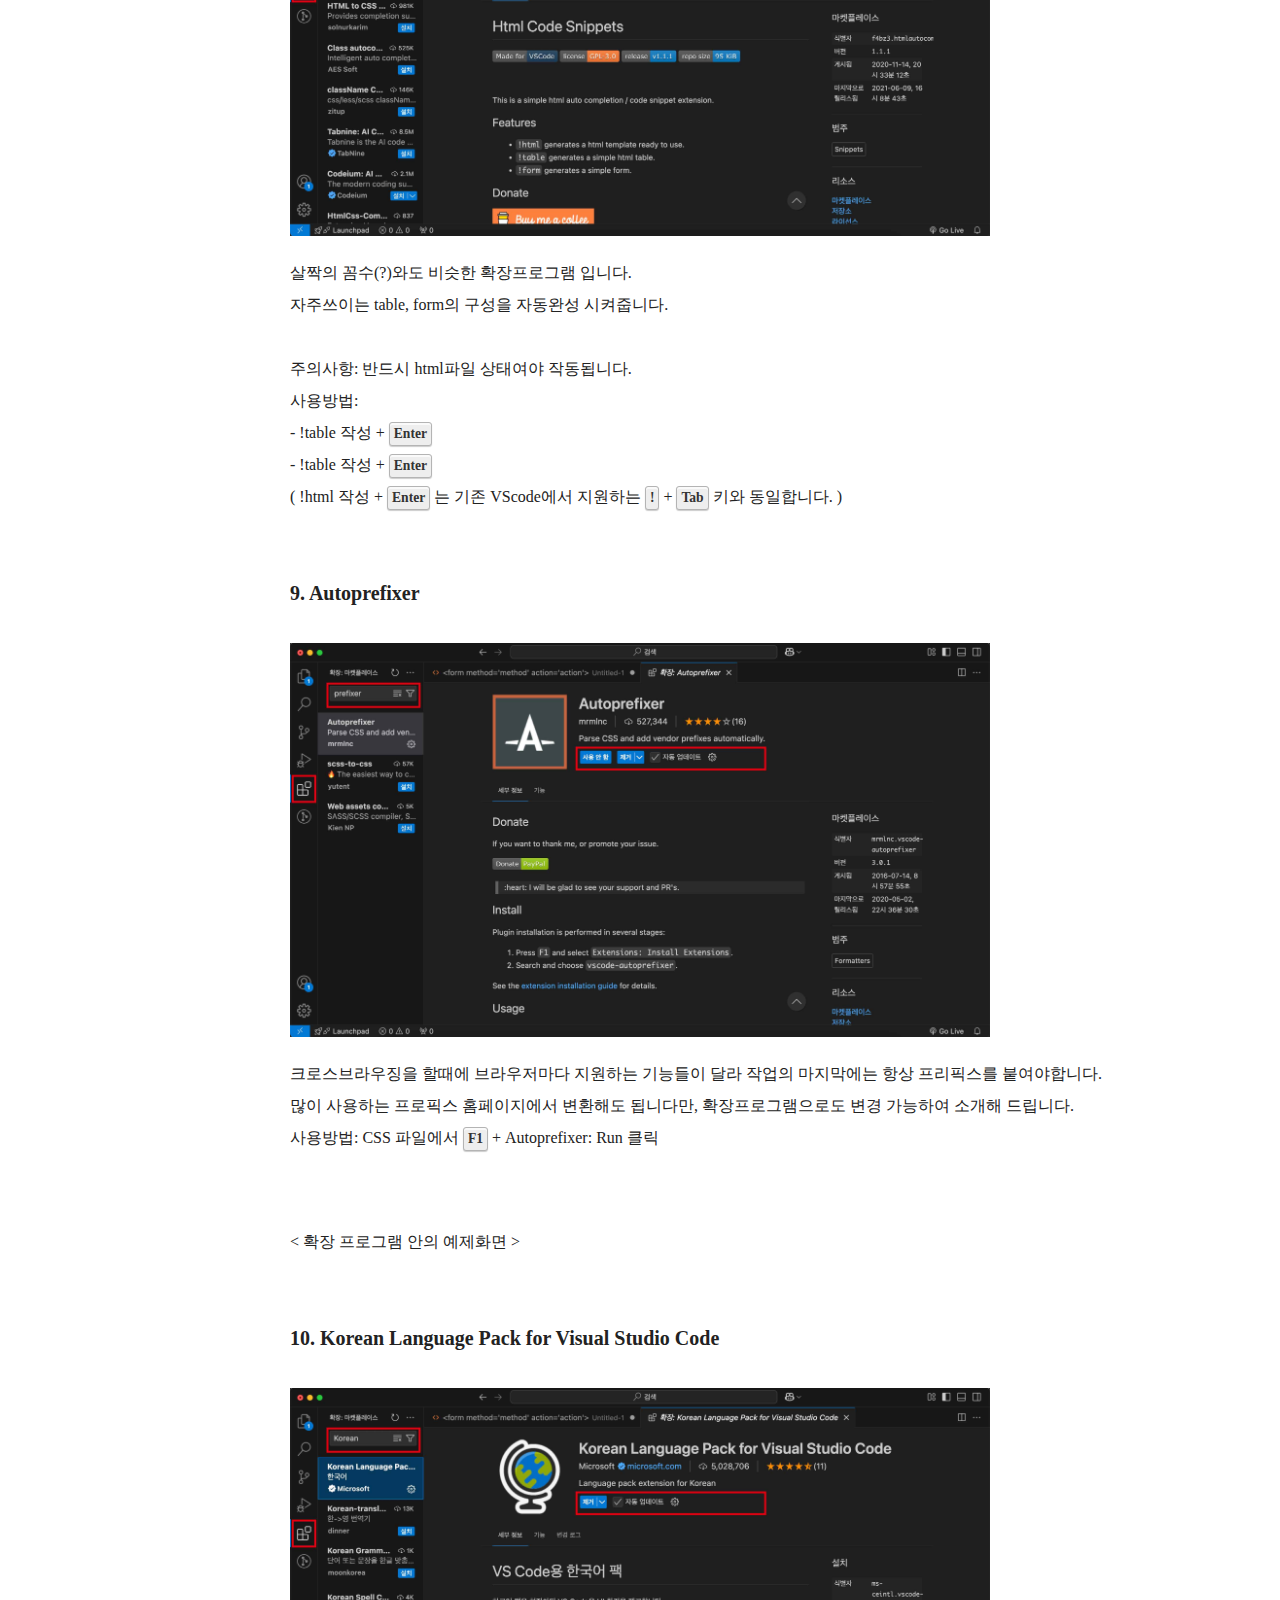
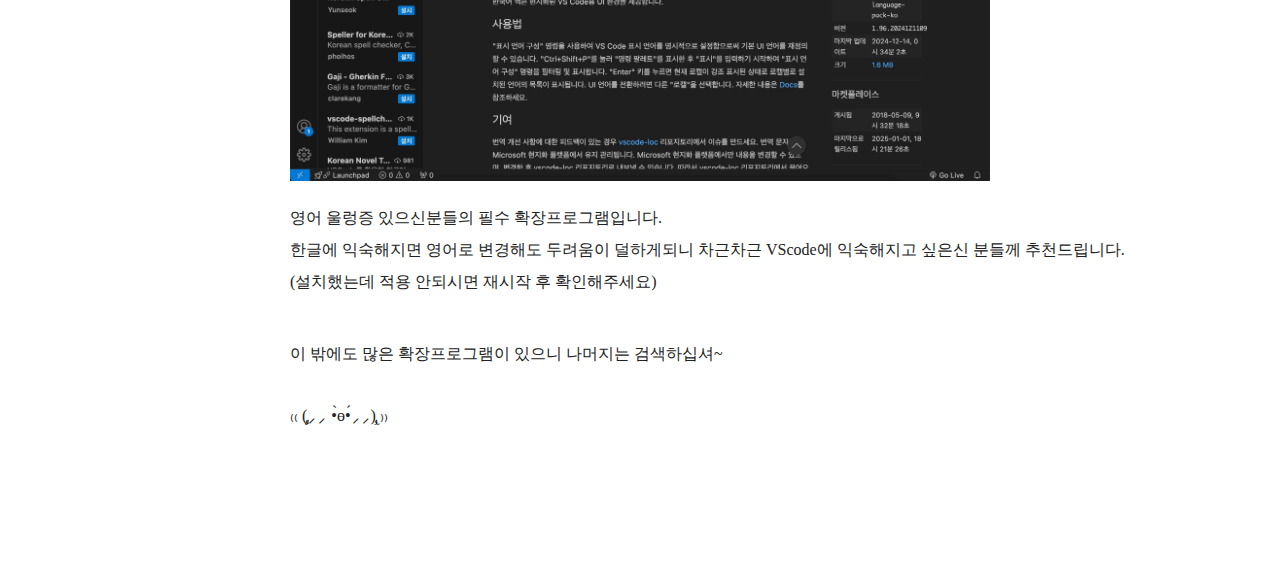
==== commit 31590e5f: "오타수정" ====
--- a/page/html-basic/vscode-extends.html
+++ b/page/html-basic/vscode-extends.html
@@ -41,7 +41,7 @@
             <h2 class="c-tit1">3. Auto Rename Tag</h2>
             <img class="c-img" src="img/vscode-extends/3.jpg" alt="">
             <p>태그 수정 시 &lt;&gt;여는태그와 &lt;/&gt;닫는태그를 동시에 수정해주는 확장 프로그램 입니다.<br>
-                가끔 태그수정 시 한쪽만 수정하게되는 불참사를 막아줍니다.
+                가끔 태그수정 시 한쪽만 수정하게되는 불상사를 막아줍니다.
             </p>
             <img class="c-img" src="https://raw.githubusercontent.com/formulahendry/vscode-auto-rename-tag/f3039ed7263c5ab94c6e2fa9995d3ad265ebc822/images/usage.gif" alt="">
             <p>&lt; 확장 프로그램 안의 예제화면 &gt;</p>
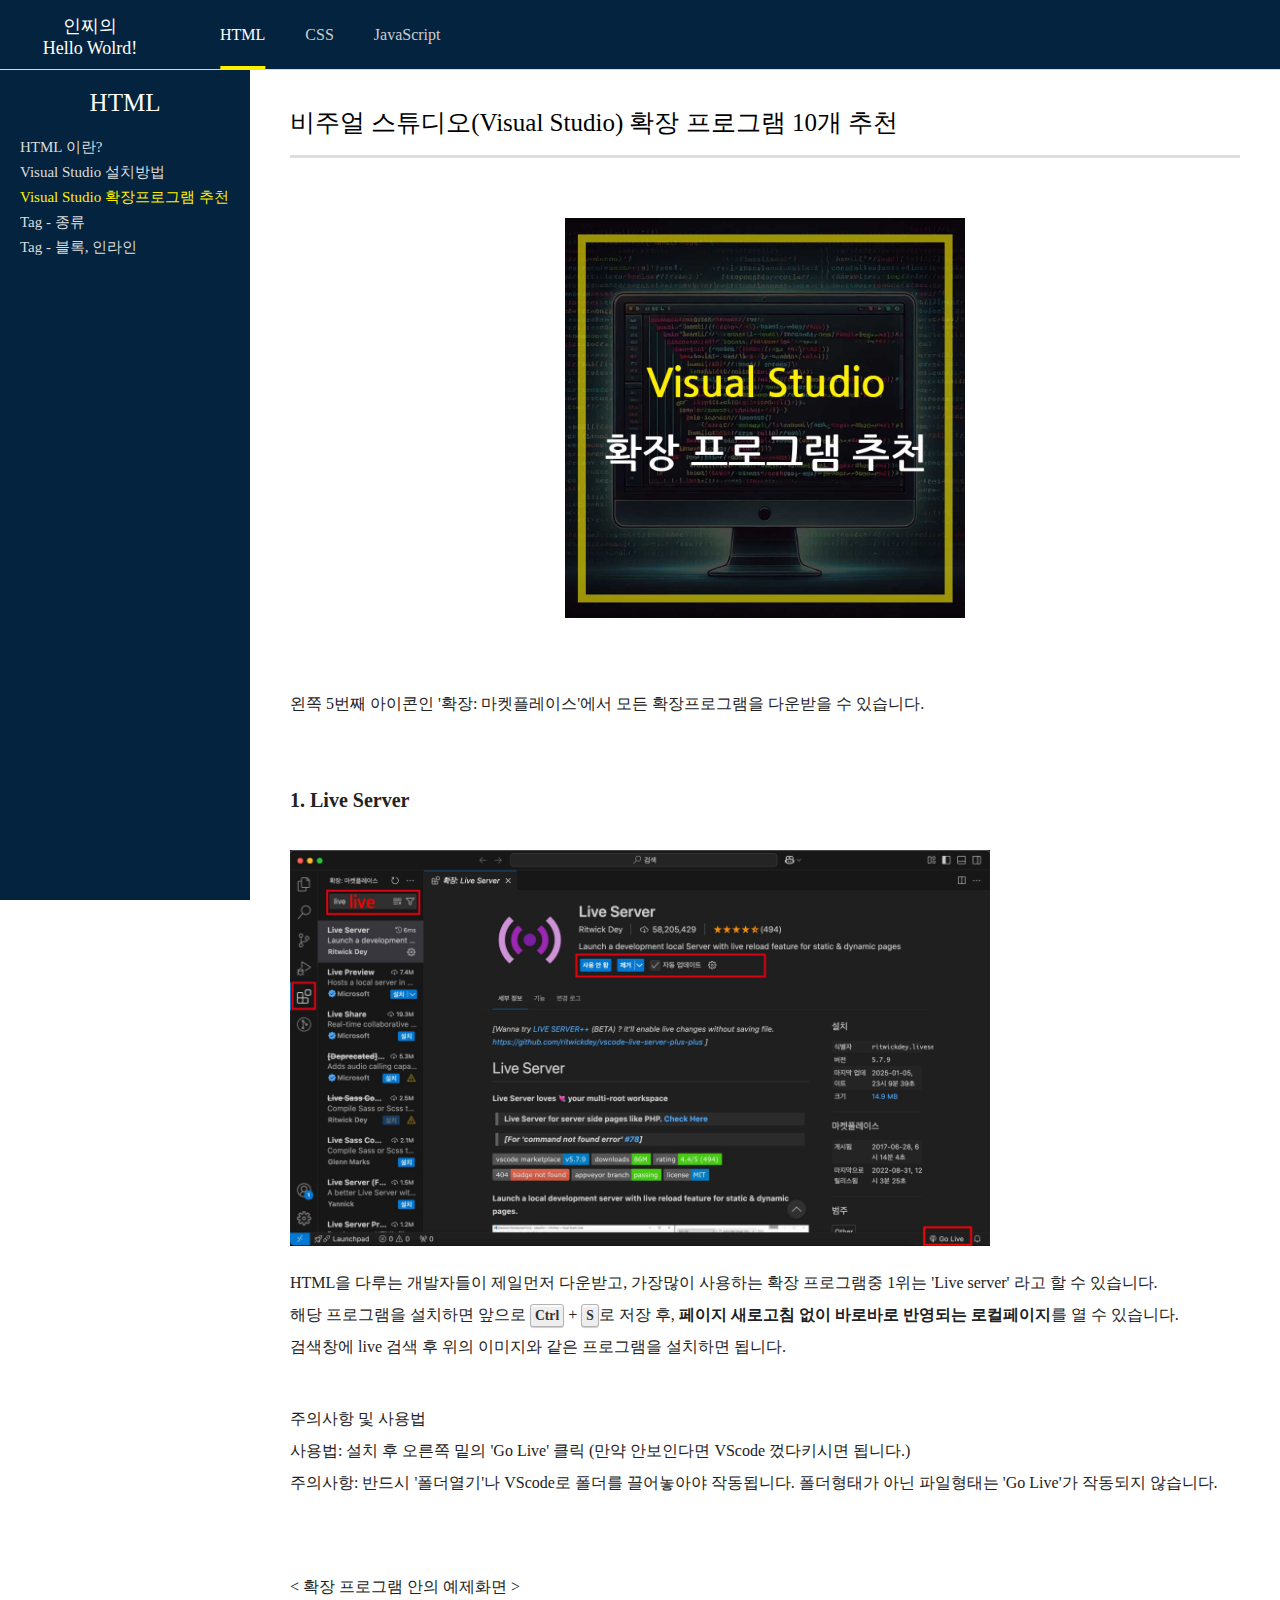
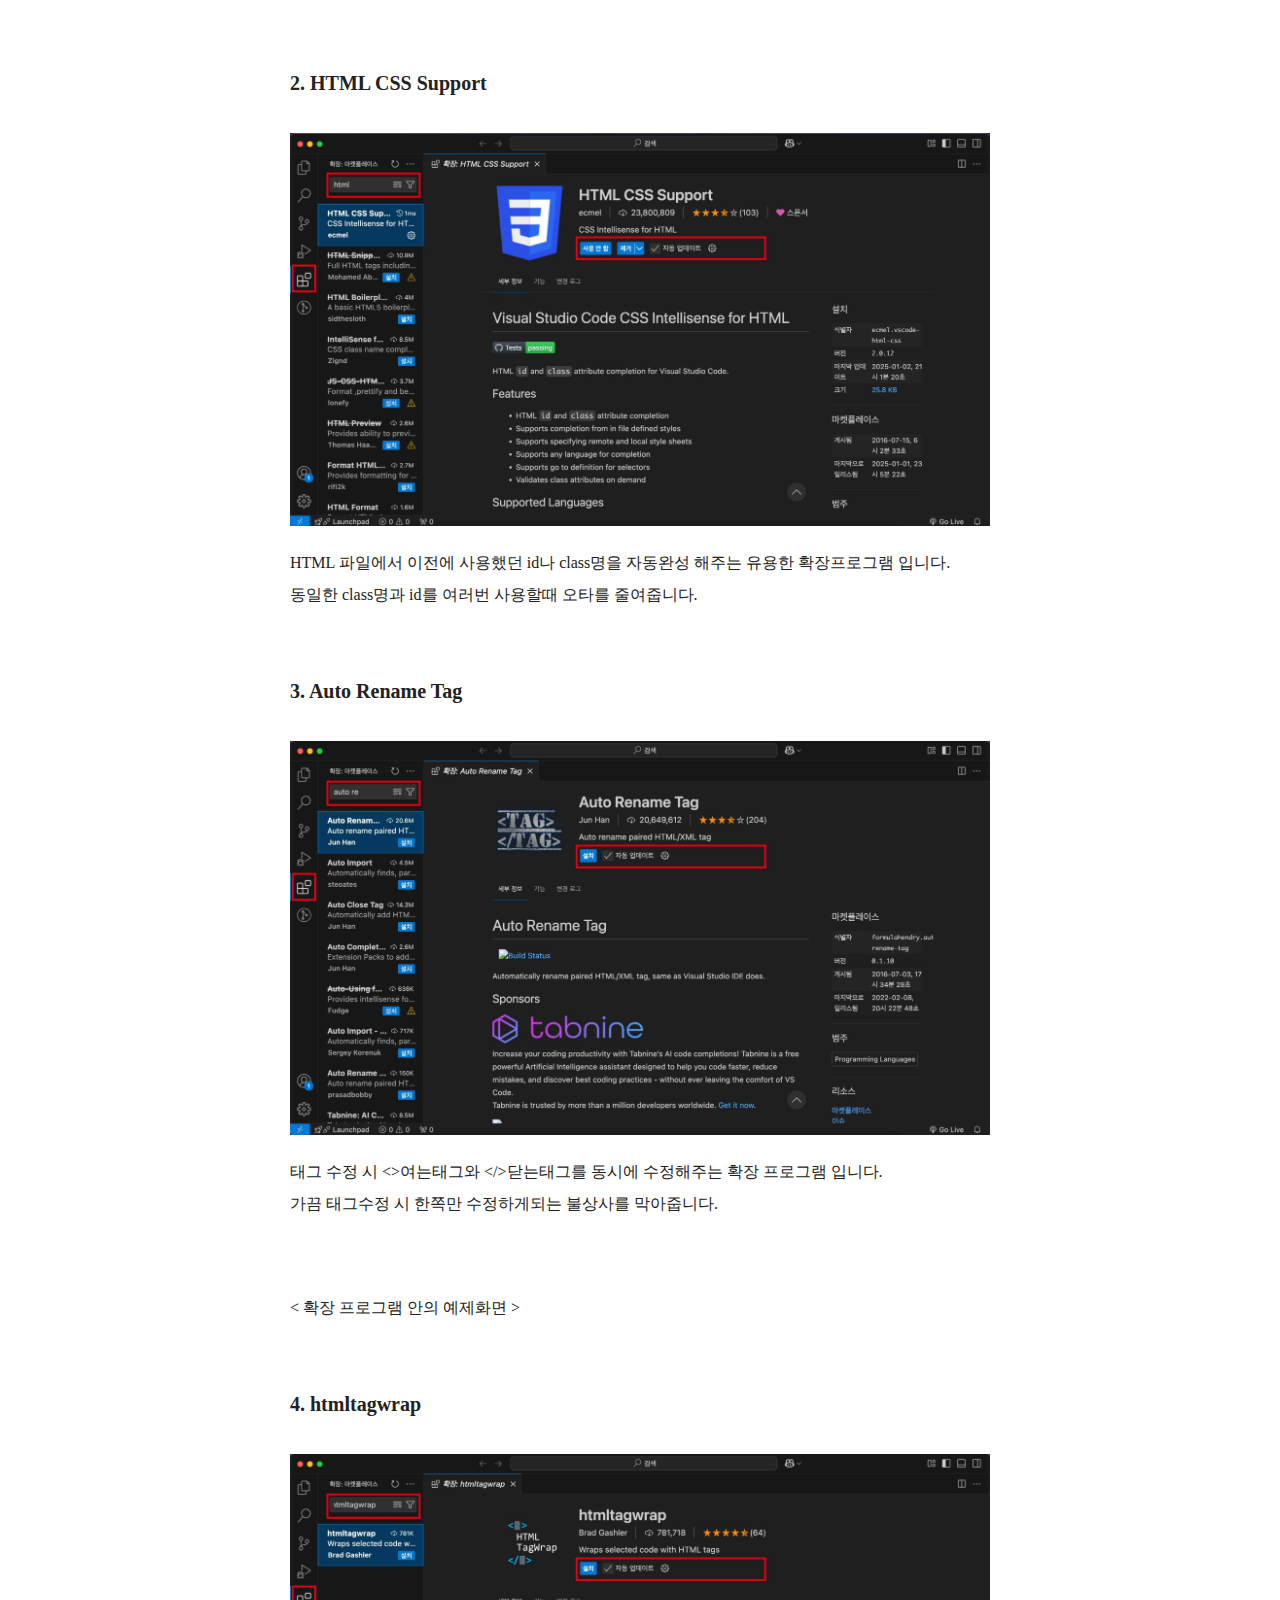
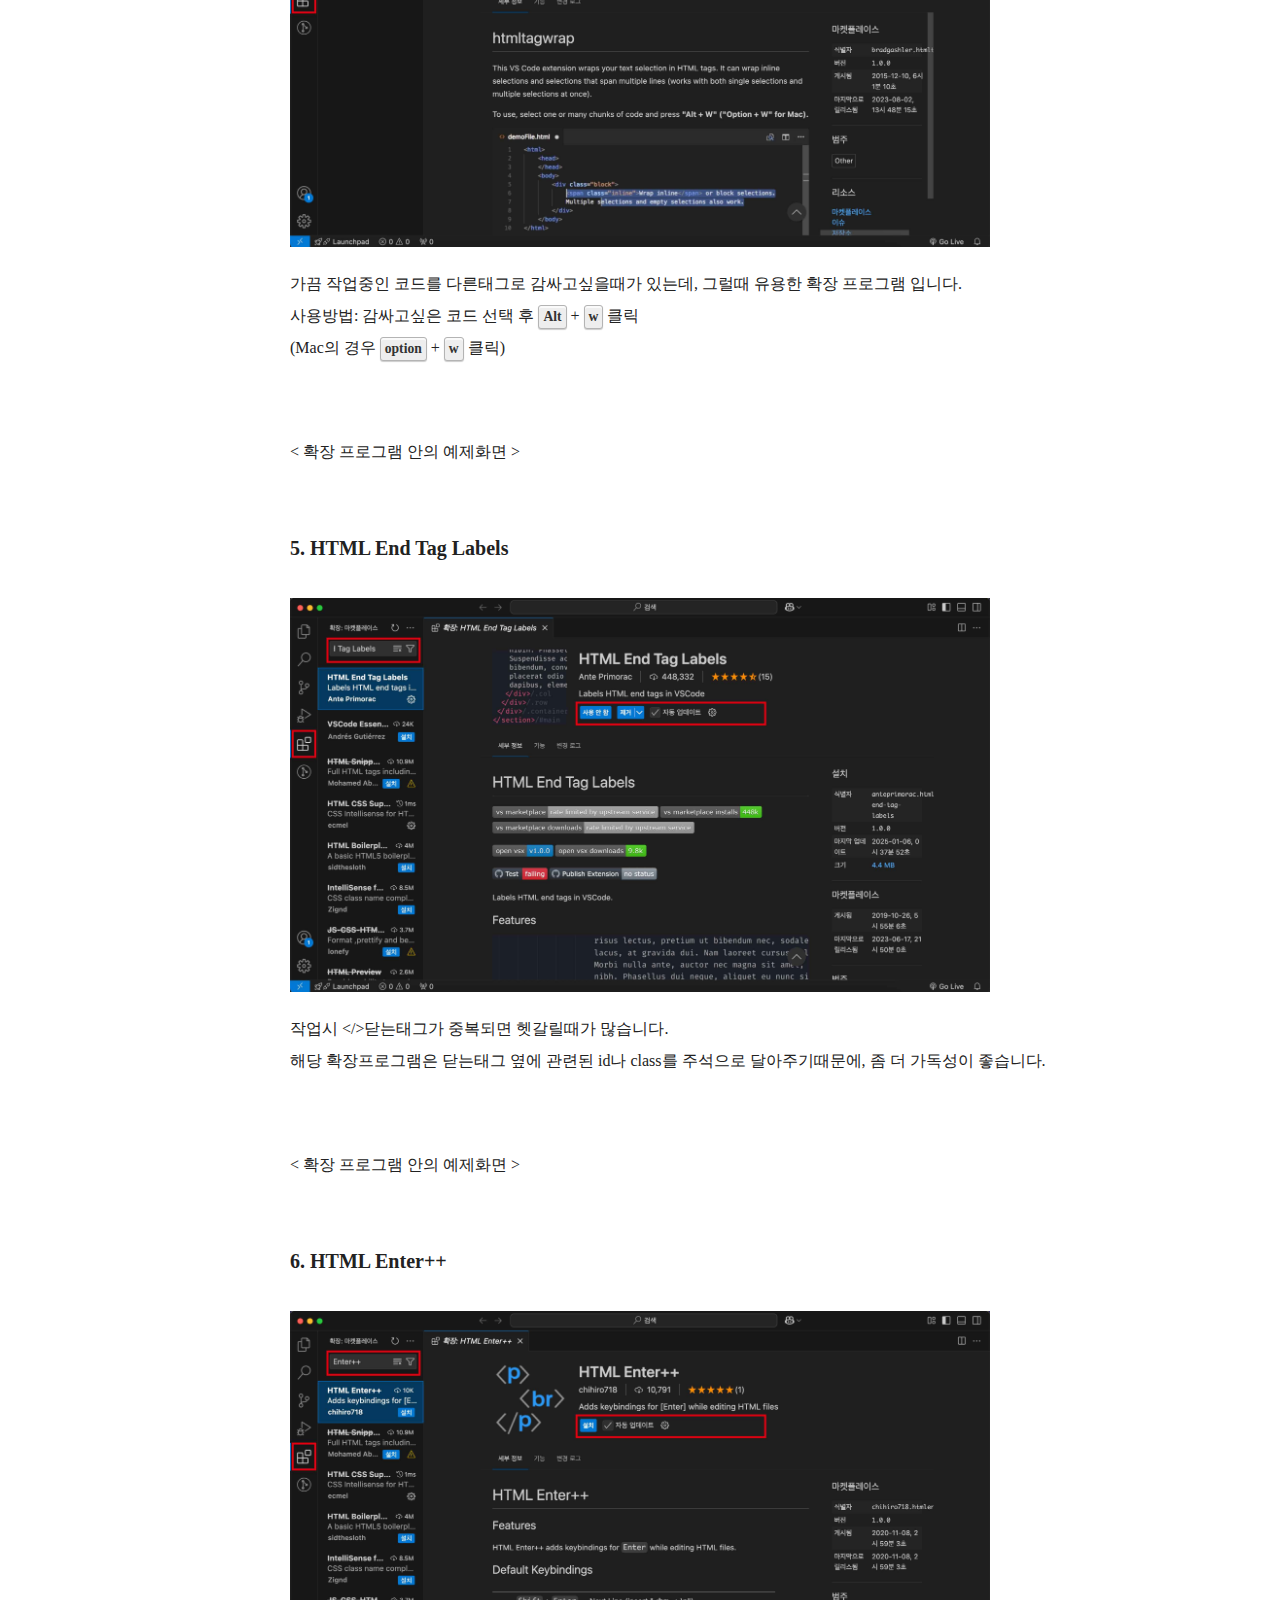
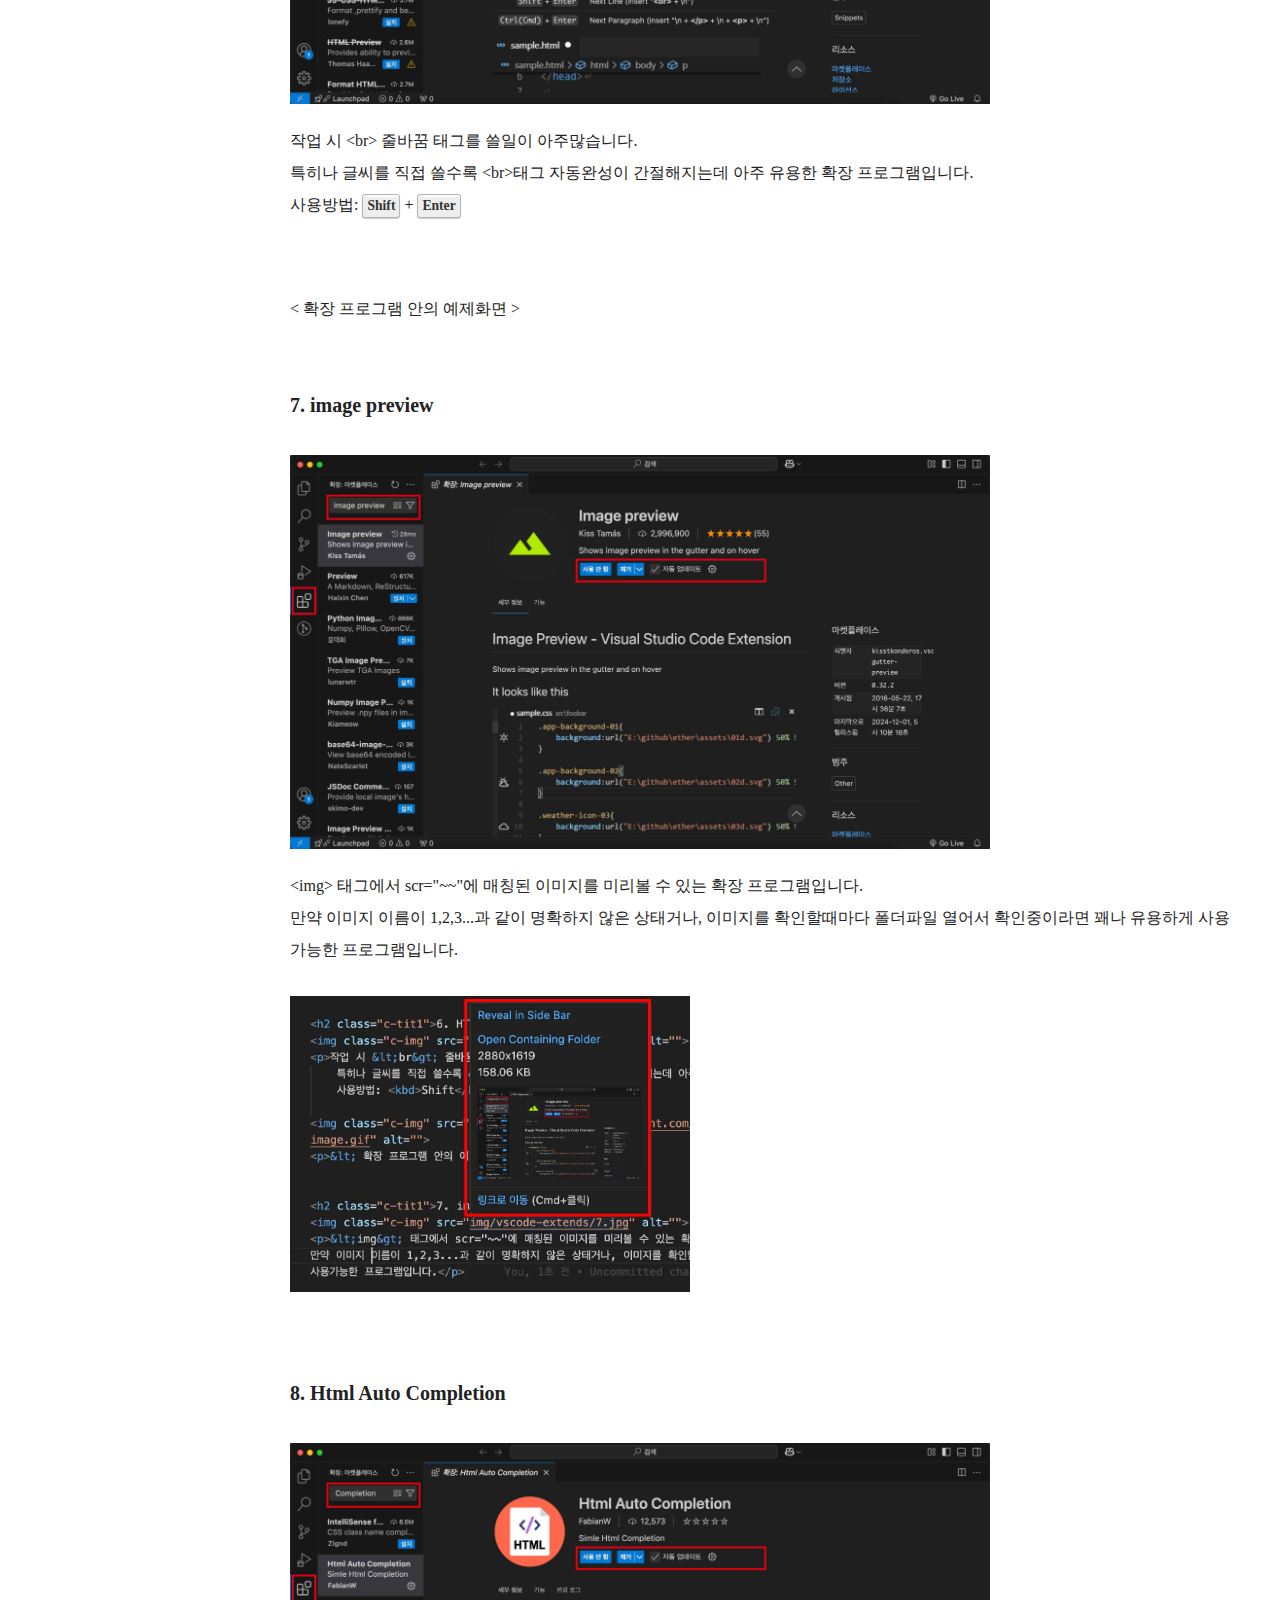
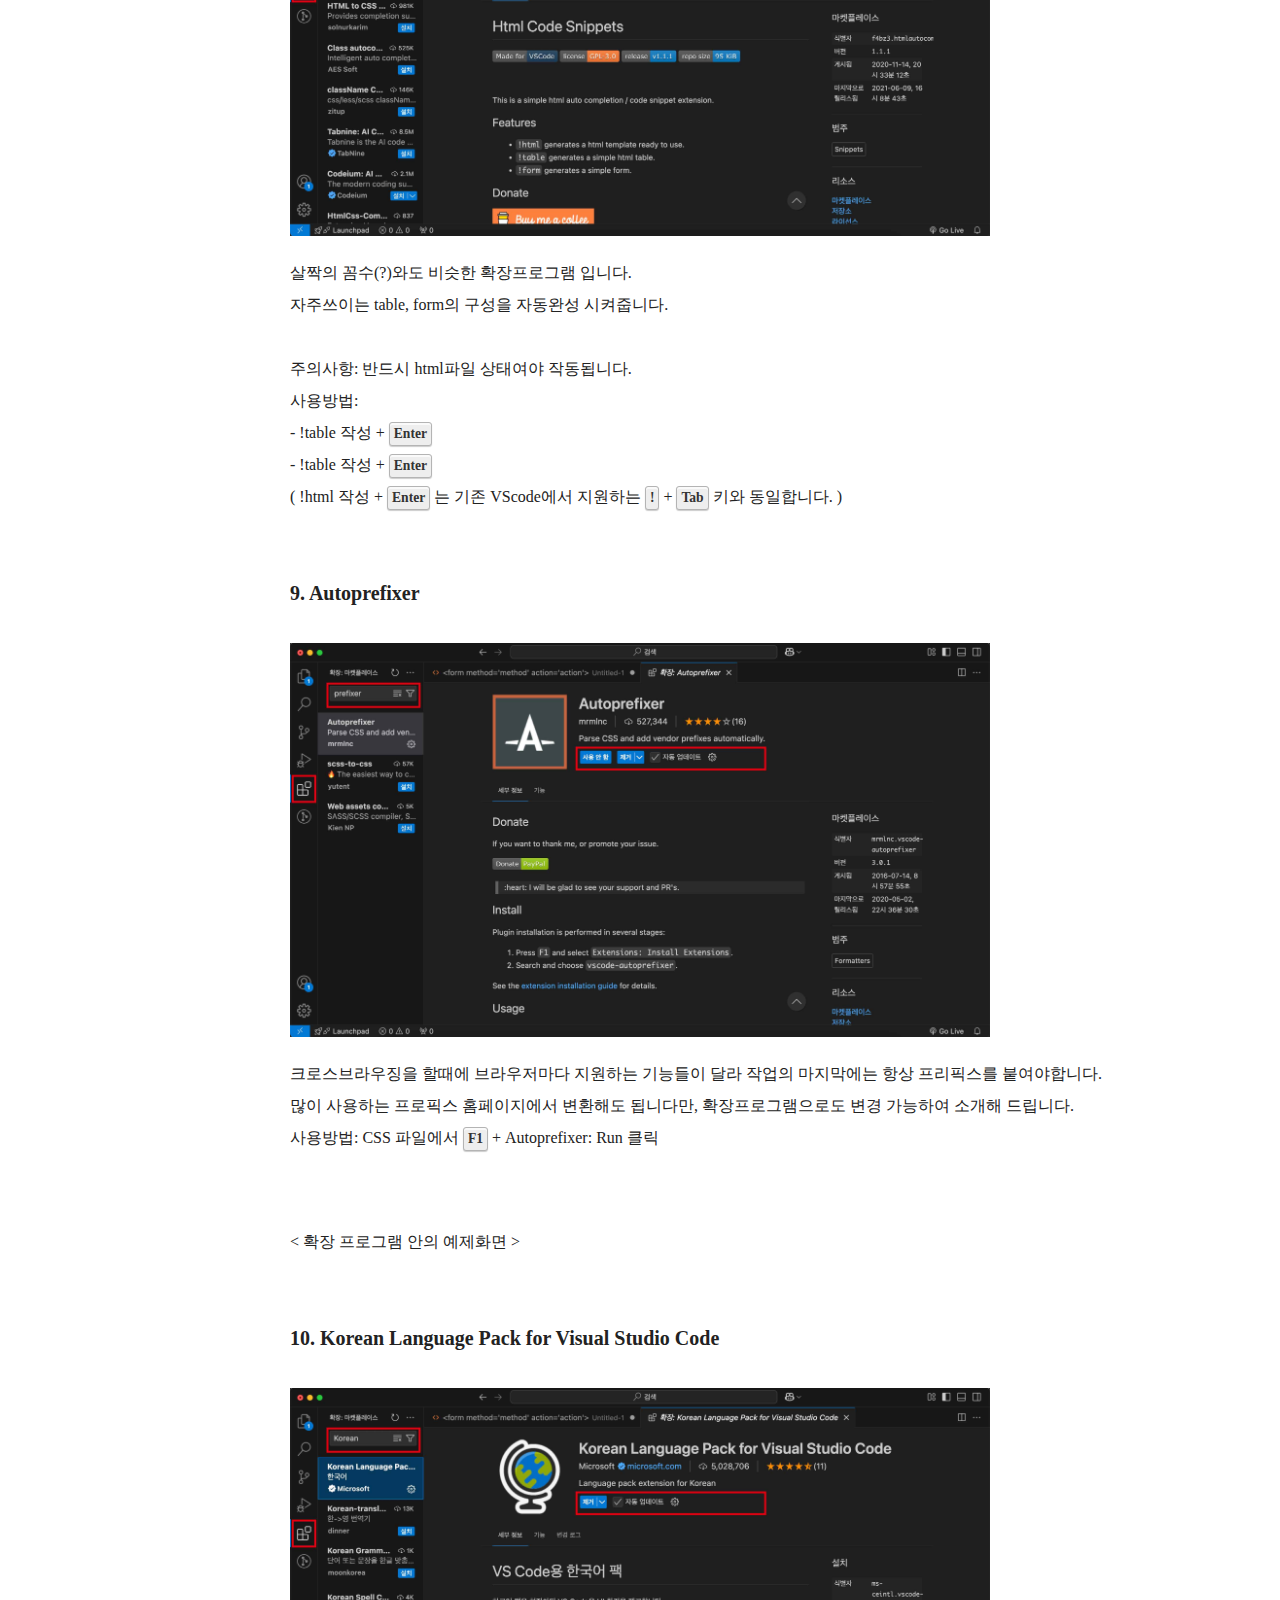
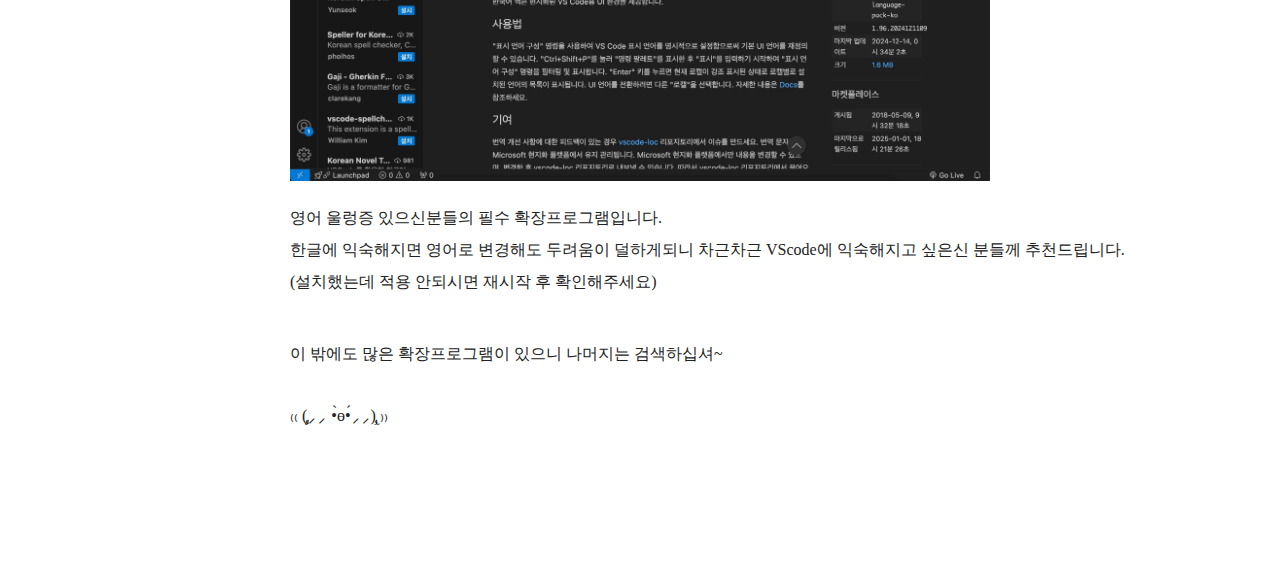
==== commit 97c57bd6: "오타수정" ====
--- a/page/html-basic/vscode-extends.html
+++ b/page/html-basic/vscode-extends.html
@@ -60,7 +60,7 @@
             <h2 class="c-tit1">5. HTML End Tag Labels</h2>
             <img class="c-img" src="img/vscode-extends/5.jpg" alt="">
             <p>작업시 &lt;/&gt;닫는태그가 중복되면 헷갈릴때가 많습니다.<br>
-            해당 확장프로그램은 닫는태그 옆에 관련된 id나 class를 주석으로 달아주기때문에, 좀 더 가시성이 좋습니다. 
+            해당 확장프로그램은 닫는태그 옆에 관련된 id나 class를 주석으로 달아주기때문에, 좀 더 가독성이 좋습니다. 
             </p>
             <img class="c-img" src="https://raw.githubusercontent.com/anteprimorac/vscode-html-end-tag-labels/c60d67941aeff2143215ea6c82e5f0f5ab2a46f4/images/screenshot-1.png" alt="">
             <p>&lt; 확장 프로그램 안의 예제화면 &gt;</p>
